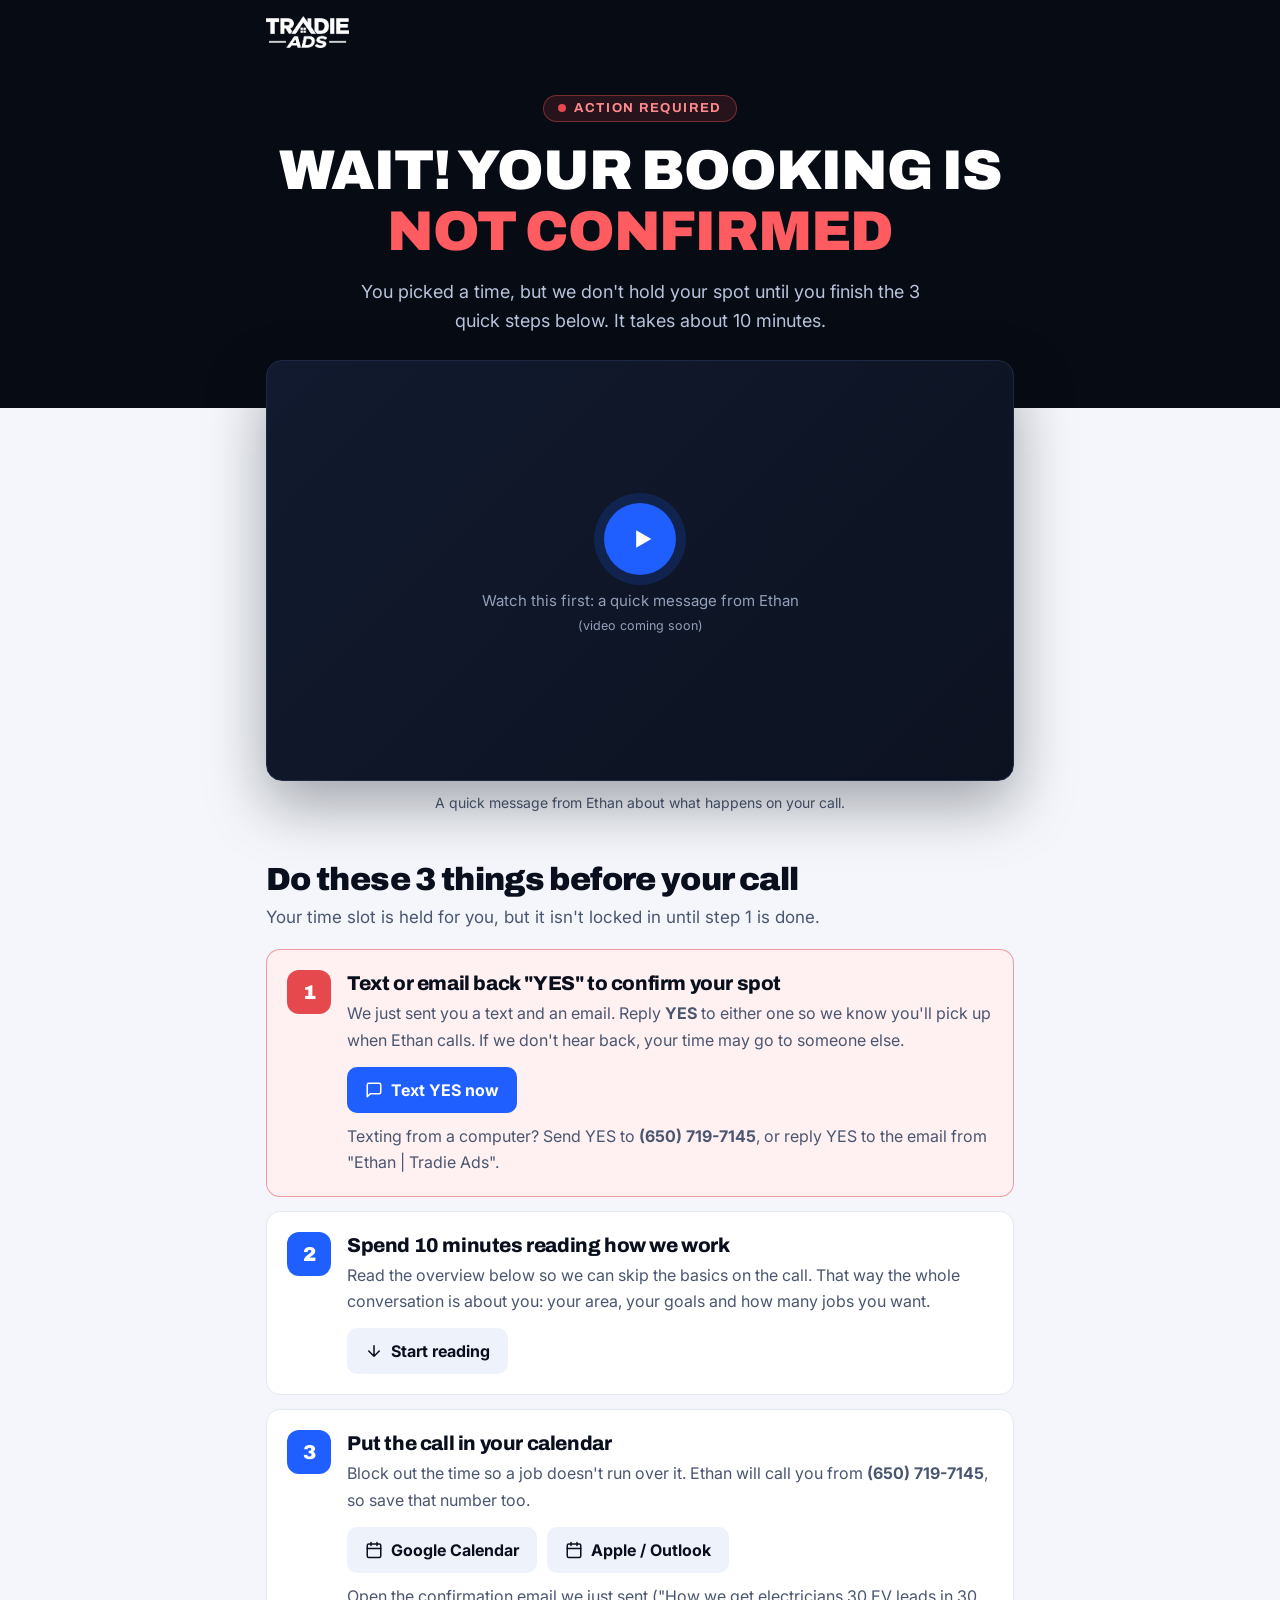
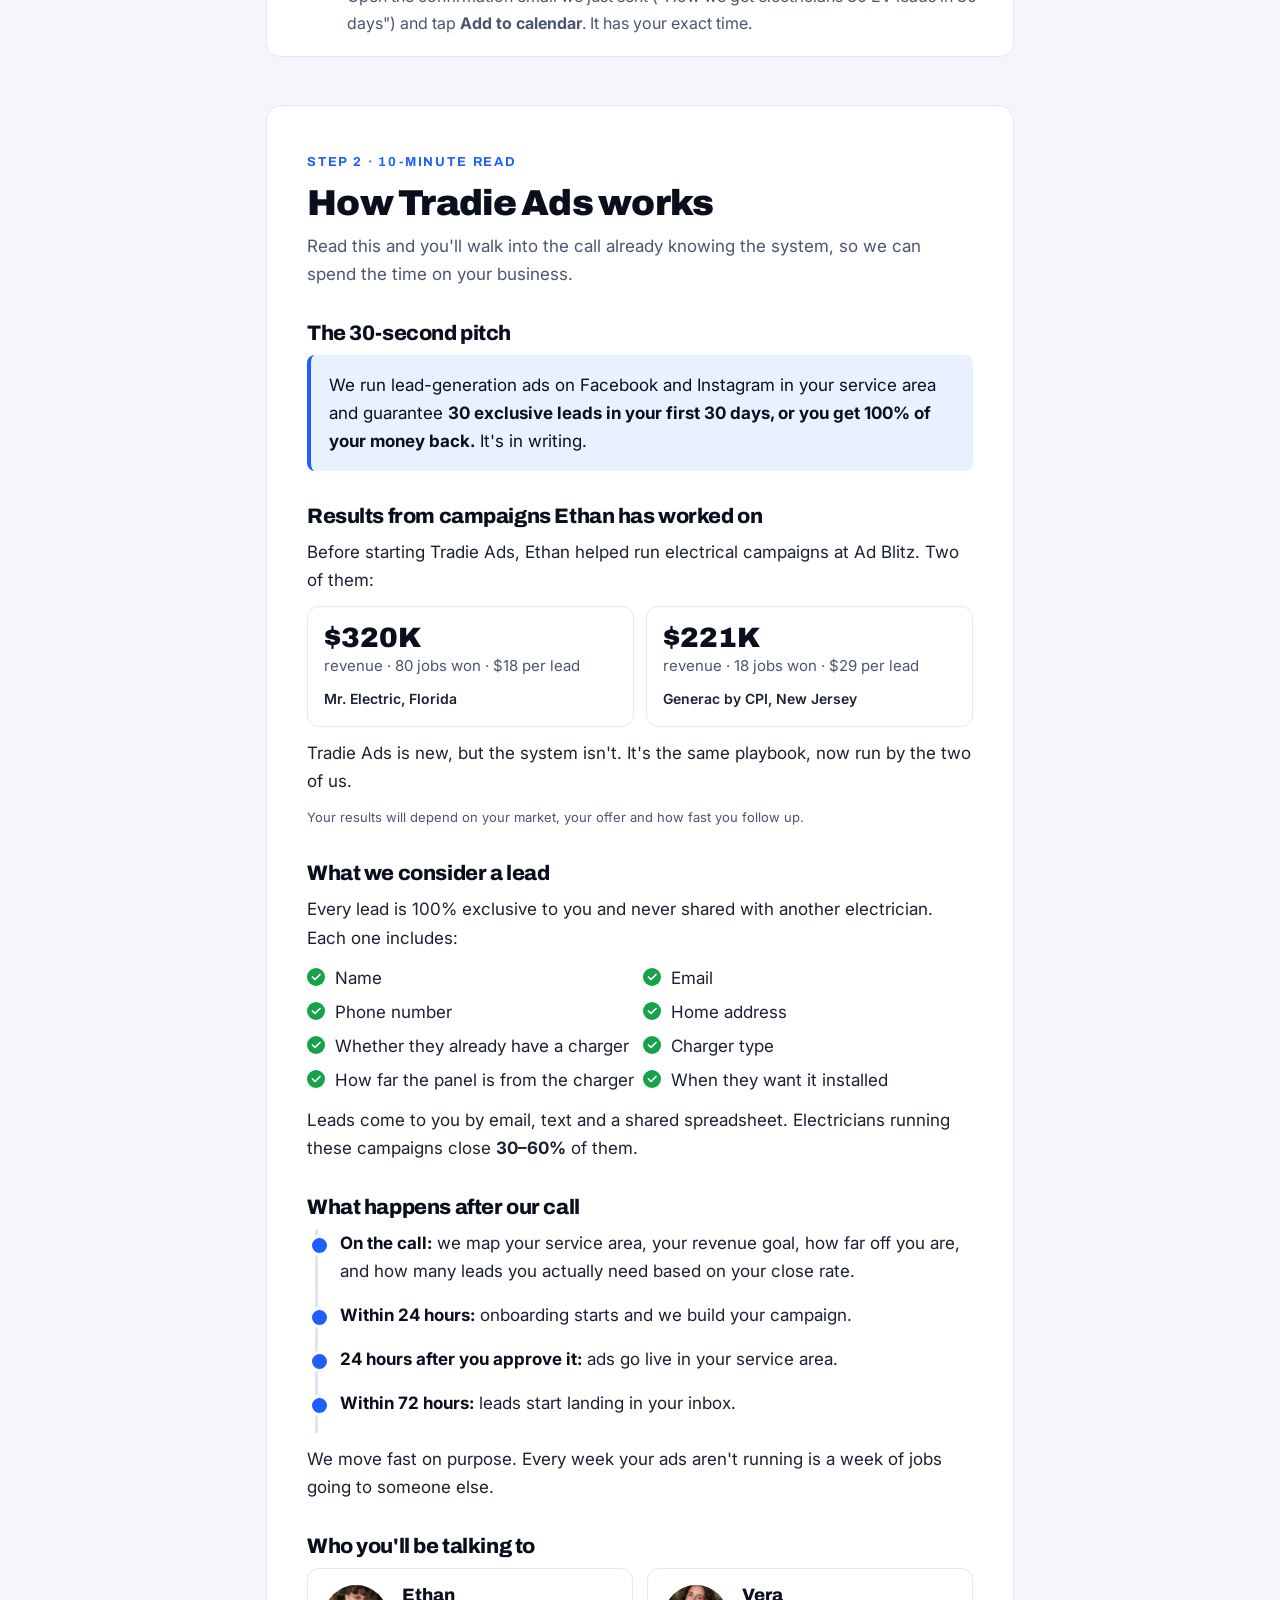
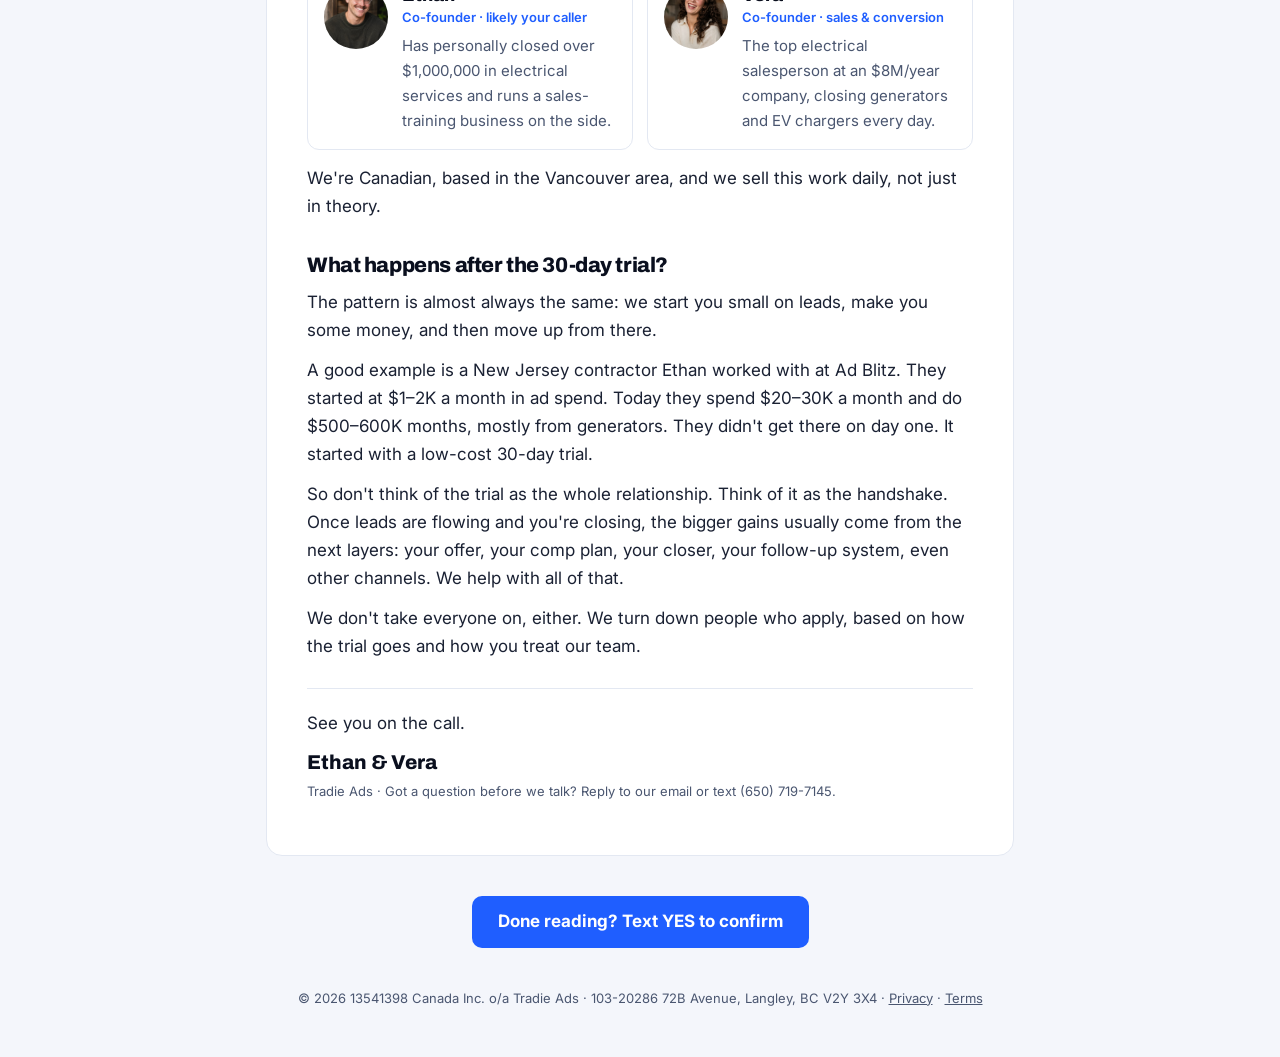
==== booked.html @ 9bb7d4a1 "Add /booked post-booking page (not linked, noindex) Co-Authored-By: Claude Opus 5.5 <noreply@anthrop" ====
<!doctype html>
<html lang="en">
<head>
<meta charset="utf-8">
<meta name="viewport" content="width=device-width, initial-scale=1, viewport-fit=cover">
<title>Your call isn't confirmed yet · Tradie Ads</title>
<meta name="robots" content="noindex, nofollow">
<link rel="icon" type="image/png" sizes="32x32" href="assets/favicon-32.png">
<link rel="apple-touch-icon" href="assets/apple-touch-icon.png">
<meta name="theme-color" content="#070b14">
<link rel="preconnect" href="https://fonts.googleapis.com">
<link rel="preconnect" href="https://fonts.gstatic.com" crossorigin>
<link href="https://fonts.googleapis.com/css2?family=Archivo:wght@700;800;900&family=Inter:wght@400;500;600&display=swap" rel="stylesheet">
<style>
  :root {
    --bg: #070b14; --panel: #111a2e; --line: #1e2a44;
    --blue: #1f5eff; --blue-hi: #4d82ff;
    --alert: #e5484d; --alert-bg: #fff1f1;
    --page: #f4f6fb; --card: #fff; --edge: #e3e8f2;
    --ink: #0a0f1e; --text: #1a2133; --muted: #4a5670;
    --ok: #16a34a;
  }
  * { box-sizing: border-box; margin: 0; padding: 0; }
  html { -webkit-text-size-adjust: 100%; text-size-adjust: 100%; scroll-behavior: smooth; }
  body { background: var(--page); color: var(--text); font: 400 17px/1.65 Inter, system-ui, -apple-system, "Segoe UI", sans-serif; -webkit-font-smoothing: antialiased; }
  img { max-width: 100%; display: block; }
  a { color: var(--blue); }
  h1, h2, h3 { font-family: Archivo, Inter, system-ui, sans-serif; color: var(--ink); letter-spacing: -.02em; line-height: 1.1; }
  .wrap { max-width: 780px; margin: 0 auto; padding: 0 16px; }

  .top { background: var(--bg); }
  .top .wrap { display: flex; align-items: center; height: 64px; }
  .top img { height: 32px; width: auto; }

  /* Alert hero */
  .hero { background: var(--bg); color: #eef2fb; padding: 28px 0 72px; text-align: center; }
  .badge { display: inline-flex; align-items: center; gap: 8px; background: rgba(229,72,77,.14); color: #ff8a8d; border: 1px solid rgba(229,72,77,.45); border-radius: 999px; padding: 6px 14px; font: 700 13px/1 Archivo, sans-serif; letter-spacing: .12em; text-transform: uppercase; }
  .badge::before { content: ""; width: 8px; height: 8px; border-radius: 50%; background: var(--alert); animation: pulse 1.4s ease-in-out infinite; }
  @keyframes pulse { 50% { opacity: .25; } }
  @media (prefers-reduced-motion: reduce) { .badge::before { animation: none; } }
  .hero h1 { color: #fff; font-weight: 900; font-size: clamp(32px, 8vw, 56px); margin: 18px 0 14px; text-transform: uppercase; }
  .hero h1 em { font-style: normal; color: #ff5c61; }
  .hero p { color: #b9c4dc; max-width: 560px; margin: 0 auto; font-size: 18px; }

  /* Video */
  .video { margin: -48px auto 0; position: relative; aspect-ratio: 16 / 9; border-radius: 16px; overflow: hidden; background: linear-gradient(135deg, #111a2e, #0c1220); border: 1px solid var(--line); box-shadow: 0 24px 60px rgba(7,11,20,.35); }
  .video iframe { position: absolute; inset: 0; width: 100%; height: 100%; border: 0; }
  .video .ph { position: absolute; inset: 0; display: grid; place-content: center; justify-items: center; gap: 14px; color: #93a0bb; font-size: 15px; text-align: center; padding: 16px; }
  .video .play { width: 72px; height: 72px; border-radius: 50%; background: var(--blue); display: grid; place-items: center; box-shadow: 0 0 0 10px rgba(31,94,255,.18); }
  .video .play svg { width: 28px; height: 28px; margin-left: 4px; fill: #fff; }
  .video-cap { text-align: center; color: var(--muted); font-size: 14px; margin-top: 10px; }

  /* Steps */
  .steps-head { margin: 48px 0 18px; }
  .steps-head h2 { font-size: clamp(24px, 5vw, 32px); font-weight: 900; }
  .steps-head p { color: var(--muted); margin-top: 6px; }
  .steps { list-style: none; display: grid; gap: 14px; }
  .step { background: var(--card); border: 1px solid var(--edge); border-radius: 14px; padding: 20px; display: grid; grid-template-columns: 44px 1fr; gap: 16px; }
  .num { width: 44px; height: 44px; border-radius: 12px; background: var(--blue); color: #fff; display: grid; place-items: center; font: 900 20px/1 Archivo, sans-serif; }
  .step h3 { font-size: 20px; font-weight: 800; margin: 2px 0 6px; }
  .step p { color: var(--muted); font-size: 16px; }
  .step .actions { display: flex; flex-wrap: wrap; gap: 10px; margin-top: 14px; }
  .btn { display: inline-flex; align-items: center; justify-content: center; gap: 8px; min-height: 46px; padding: 0 18px; border-radius: 10px; font: 700 16px/1 Inter, sans-serif; text-decoration: none; border: 0; cursor: pointer; }
  .btn-primary { background: var(--blue); color: #fff; }
  .btn-primary:hover { background: #1a50db; }
  .btn-ghost { background: #eef2fb; color: var(--ink); }
  .btn-ghost:hover { background: #e2e8f6; }
  .btn svg { width: 18px; height: 18px; flex: none; }
  .hint { font-size: 14px; color: var(--muted); margin-top: 10px; }
  .step.urgent { border-color: rgba(229,72,77,.5); background: var(--alert-bg); }
  .step.urgent .num { background: var(--alert); }

  /* Read section */
  .read { background: var(--card); border: 1px solid var(--edge); border-radius: 16px; padding: 28px 20px; margin: 48px 0 0; }
  @media (min-width: 640px) { .read { padding: 40px; } }
  .read .kicker { font: 700 13px/1 Archivo, sans-serif; letter-spacing: .14em; text-transform: uppercase; color: var(--blue); }
  .read > h2 { font-size: clamp(26px, 5.5vw, 36px); font-weight: 900; margin: 10px 0 8px; }
  .read .lede { color: var(--muted); }
  .read h3 { font-size: 21px; font-weight: 800; margin: 34px 0 10px; }
  .read p { margin-bottom: 12px; }
  .read ul { padding-left: 22px; margin-bottom: 12px; }
  .read li { margin-bottom: 6px; }
  .pitch { background: #e9f0ff; border-left: 4px solid var(--blue); border-radius: 8px; padding: 16px 18px; color: var(--ink); }
  .grid2 { display: grid; gap: 12px; grid-template-columns: 1fr; margin: 6px 0 12px; }
  @media (min-width: 600px) { .grid2 { grid-template-columns: 1fr 1fr; } }
  .result { border: 1px solid var(--edge); border-radius: 12px; padding: 16px; }
  .result b { display: block; font: 900 28px/1.1 Archivo, sans-serif; color: var(--ink); }
  .result span { display: block; color: var(--muted); font-size: 15px; }
  .result small { display: block; margin-top: 8px; font-weight: 600; color: var(--text); font-size: 14px; }
  .fine { font-size: 13px; color: var(--muted); }
  .checks { list-style: none; padding: 0 !important; display: grid; gap: 6px; grid-template-columns: 1fr; }
  @media (min-width: 600px) { .checks { grid-template-columns: 1fr 1fr; } }
  .checks li { display: flex; gap: 10px; align-items: flex-start; margin: 0; }
  .checks li::before { content: ""; flex: none; width: 18px; height: 18px; margin-top: 4px; border-radius: 50%; background: var(--ok) url("data:image/svg+xml,%3Csvg xmlns='http://www.w3.org/2000/svg' viewBox='0 0 24 24' fill='none' stroke='white' stroke-width='3.5' stroke-linecap='round' stroke-linejoin='round'%3E%3Cpath d='M5 12l5 5L20 7'/%3E%3C/svg%3E") center/12px no-repeat; }
  .timeline { list-style: none; padding: 0 !important; border-left: 3px solid #dfe6f5; margin-left: 8px; }
  .timeline li { position: relative; padding: 0 0 16px 22px; margin: 0; }
  .timeline li::before { content: ""; position: absolute; left: -9px; top: 6px; width: 15px; height: 15px; border-radius: 50%; background: var(--blue); border: 3px solid var(--card); }
  .timeline b { color: var(--ink); }
  .people { display: grid; gap: 14px; grid-template-columns: 1fr; margin-top: 6px; }
  @media (min-width: 600px) { .people { grid-template-columns: 1fr 1fr; } }
  .person { display: flex; gap: 14px; align-items: flex-start; border: 1px solid var(--edge); border-radius: 12px; padding: 16px; }
  .person img { width: 64px; height: 64px; border-radius: 50%; object-fit: cover; flex: none; }
  .person h4 { font: 800 18px/1.2 Archivo, sans-serif; color: var(--ink); }
  .person .role { font-size: 13px; color: var(--blue); font-weight: 600; margin-bottom: 6px; }
  .person p { font-size: 15px; color: var(--muted); margin: 0; }
  .signoff { margin-top: 28px; padding-top: 20px; border-top: 1px solid var(--edge); }
  .signoff b { font: 800 20px/1.2 Archivo, sans-serif; color: var(--ink); }

  .done { text-align: center; margin: 40px 0 0; }
  .done .btn { min-height: 52px; padding: 0 26px; font-size: 17px; }

  .foot { padding: 40px 0 48px; text-align: center; font-size: 13px; color: var(--muted); }
  .foot a { color: var(--muted); }
</style>
</head>
<body>

<header class="top"><div class="wrap"><img src="assets/logo-white.png" alt="Tradie Ads"></div></header>

<section class="hero">
  <div class="wrap">
    <span class="badge">Action required</span>
    <h1>Wait! Your booking is <em>not confirmed</em></h1>
    <p><span data-first-name></span><span data-you>You</span> picked a time, but we don't hold your spot until you finish the 3 quick steps below. It takes about 10 minutes.</p>
  </div>
</section>

<main class="wrap">

  <!-- VIDEO: paste a YouTube/Loom embed URL into data-src (e.g. https://www.youtube.com/embed/VIDEO_ID or https://www.loom.com/embed/VIDEO_ID) -->
  <div class="video" data-src="">
    <div class="ph">
      <div class="play"><svg viewBox="0 0 24 24" aria-hidden="true"><path d="M7 4.5v15l13-7.5z"/></svg></div>
      <div>Watch this first: a quick message from Ethan<br><small>(video coming soon)</small></div>
    </div>
  </div>
  <p class="video-cap">A quick message from Ethan about what happens on your call.</p>

  <div class="steps-head">
    <h2>Do these 3 things before your call</h2>
    <p>Your time slot is held for you, but it isn't locked in until step 1 is done.</p>
  </div>

  <ol class="steps">
    <li class="step urgent">
      <div class="num">1</div>
      <div>
        <h3>Text or email back "YES" to confirm your spot</h3>
        <p>We just sent you a text and an email. Reply <strong>YES</strong> to either one so we know you'll pick up when Ethan calls. If we don't hear back, your time may go to someone else.</p>
        <div class="actions">
          <a class="btn btn-primary" href="sms:+16507197145?&amp;body=YES">
            <svg viewBox="0 0 24 24" fill="none" stroke="currentColor" stroke-width="2" stroke-linecap="round" stroke-linejoin="round" aria-hidden="true"><path d="M21 15a2 2 0 0 1-2 2H7l-4 4V5a2 2 0 0 1 2-2h14a2 2 0 0 1 2 2z"/></svg>
            Text YES now
          </a>
        </div>
        <p class="hint">Texting from a computer? Send YES to <strong>(650) 719-7145</strong>, or reply YES to the email from "Ethan | Tradie Ads".</p>
      </div>
    </li>

    <li class="step">
      <div class="num">2</div>
      <div>
        <h3>Spend 10 minutes reading how we work</h3>
        <p>Read the overview below so we can skip the basics on the call. That way the whole conversation is about you: your area, your goals and how many jobs you want.</p>
        <div class="actions">
          <a class="btn btn-ghost" href="#read">
            <svg viewBox="0 0 24 24" fill="none" stroke="currentColor" stroke-width="2" stroke-linecap="round" stroke-linejoin="round" aria-hidden="true"><path d="M12 5v14M5 12l7 7 7-7"/></svg>
            Start reading
          </a>
        </div>
      </div>
    </li>

    <li class="step">
      <div class="num">3</div>
      <div>
        <h3>Put the call in your calendar</h3>
        <p>Block out the time so a job doesn't run over it. Ethan will call you from <strong>(650) 719-7145</strong>, so save that number too.</p>
        <div class="actions" data-cal-buttons hidden>
          <a class="btn btn-ghost" data-cal="google" href="#" target="_blank" rel="noopener">
            <svg viewBox="0 0 24 24" fill="none" stroke="currentColor" stroke-width="2" stroke-linecap="round" stroke-linejoin="round" aria-hidden="true"><rect x="3" y="4" width="18" height="18" rx="2"/><path d="M16 2v4M8 2v4M3 10h18"/></svg>
            Google Calendar
          </a>
          <a class="btn btn-ghost" data-cal="ics" href="#" download="tradie-ads-call.ics">
            <svg viewBox="0 0 24 24" fill="none" stroke="currentColor" stroke-width="2" stroke-linecap="round" stroke-linejoin="round" aria-hidden="true"><rect x="3" y="4" width="18" height="18" rx="2"/><path d="M16 2v4M8 2v4M3 10h18"/></svg>
            Apple / Outlook
          </a>
        </div>
        <p class="hint" data-cal-fallback>Open the confirmation email we just sent ("How we get electricians 30 EV leads in 30 days") and tap <strong>Add to calendar</strong>. It has your exact time.</p>
      </div>
    </li>
  </ol>

  <!-- ===== Step 2 reading ===== -->
  <article class="read" id="read">
    <span class="kicker">Step 2 · 10-minute read</span>
    <h2>How Tradie Ads works</h2>
    <p class="lede">Read this and you'll walk into the call already knowing the system, so we can spend the time on your business.</p>

    <h3>The 30-second pitch</h3>
    <p class="pitch">We run lead-generation ads on Facebook and Instagram in your service area and guarantee <strong>30 exclusive leads in your first 30 days, or you get 100% of your money back.</strong> It's in writing.</p>

    <h3>Results from campaigns Ethan has worked on</h3>
    <p>Before starting Tradie Ads, Ethan helped run electrical campaigns at Ad Blitz. Two of them:</p>
    <div class="grid2">
      <div class="result"><b>$320K</b><span>revenue · 80 jobs won · $18 per lead</span><small>Mr. Electric, Florida</small></div>
      <div class="result"><b>$221K</b><span>revenue · 18 jobs won · $29 per lead</span><small>Generac by CPI, New Jersey</small></div>
    </div>
    <p>Tradie Ads is new, but the system isn't. It's the same playbook, now run by the two of us.</p>
    <p class="fine">Your results will depend on your market, your offer and how fast you follow up.</p>

    <h3>What we consider a lead</h3>
    <p>Every lead is 100% exclusive to you and never shared with another electrician. Each one includes:</p>
    <ul class="checks">
      <li>Name</li>
      <li>Email</li>
      <li>Phone number</li>
      <li>Home address</li>
      <li>Whether they already have a charger</li>
      <li>Charger type</li>
      <li>How far the panel is from the charger</li>
      <li>When they want it installed</li>
    </ul>
    <p>Leads come to you by email, text and a shared spreadsheet. Electricians running these campaigns close <strong>30–60%</strong> of them.</p>

    <h3>What happens after our call</h3>
    <ul class="timeline">
      <li><b>On the call:</b> we map your service area, your revenue goal, how far off you are, and how many leads you actually need based on your close rate.</li>
      <li><b>Within 24 hours:</b> onboarding starts and we build your campaign.</li>
      <li><b>24 hours after you approve it:</b> ads go live in your service area.</li>
      <li><b>Within 72 hours:</b> leads start landing in your inbox.</li>
    </ul>
    <p>We move fast on purpose. Every week your ads aren't running is a week of jobs going to someone else.</p>

    <h3>Who you'll be talking to</h3>
    <div class="people">
      <div class="person">
        <img src="assets/ethan.jpg" alt="Ethan">
        <div>
          <h4>Ethan</h4>
          <div class="role">Co-founder · likely your caller</div>
          <p>Has personally closed over $1,000,000 in electrical services and runs a sales-training business on the side.</p>
        </div>
      </div>
      <div class="person">
        <img src="assets/vera.jpg" alt="Vera">
        <div>
          <h4>Vera</h4>
          <div class="role">Co-founder · sales &amp; conversion</div>
          <p>The top electrical salesperson at an $8M/year company, closing generators and EV chargers every day.</p>
        </div>
      </div>
    </div>
    <p style="margin-top:14px">We're Canadian, based in the Vancouver area, and we sell this work daily, not just in theory.</p>

    <h3>What happens after the 30-day trial?</h3>
    <p>The pattern is almost always the same: we start you small on leads, make you some money, and then move up from there.</p>
    <p>A good example is a New Jersey contractor Ethan worked with at Ad Blitz. They started at $1–2K a month in ad spend. Today they spend $20–30K a month and do $500–600K months, mostly from generators. They didn't get there on day one. It started with a low-cost 30-day trial.</p>
    <p>So don't think of the trial as the whole relationship. Think of it as the handshake. Once leads are flowing and you're closing, the bigger gains usually come from the next layers: your offer, your comp plan, your closer, your follow-up system, even other channels. We help with all of that.</p>
    <p>We don't take everyone on, either. We turn down people who apply, based on how the trial goes and how you treat our team.</p>

    <div class="signoff">
      <p>See you on the call.</p>
      <b>Ethan &amp; Vera</b>
      <p class="fine" style="margin-top:4px">Tradie Ads · Got a question before we talk? Reply to our email or text (650) 719-7145.</p>
    </div>
  </article>

  <div class="done">
    <a class="btn btn-primary" href="sms:+16507197145?&amp;body=YES">Done reading? Text YES to confirm</a>
  </div>
</main>

<footer class="foot">
  <div class="wrap">
    © <span data-yr>2026</span> 13541398 Canada Inc. o/a Tradie Ads · 103-20286 72B Avenue, Langley, BC V2Y 3X4 ·
    <a href="privacy.html">Privacy</a> · <a href="terms.html">Terms</a>
  </div>
</footer>

<script>
(function () {
  var q = new URLSearchParams(location.search);
  function pick(keys) { for (var i = 0; i < keys.length; i++) { var v = q.get(keys[i]); if (v) return v; } return ""; }

  // Personalise the hero if the booking redirect passes a first name.
  var first = pick(["first_name", "firstName", "contact_first_name", "name"]).split(" ")[0];
  if (first && /^[\p{L}' -]{1,30}$/u.test(first)) {
    document.querySelector("[data-first-name]").textContent = first + ", ";
    document.querySelector("[data-you]").textContent = "you";
  }

  // Video: set data-src on .video to a YouTube/Loom embed URL.
  var v = document.querySelector(".video"), src = v && v.getAttribute("data-src");
  if (src && /^https:\/\/(www\.)?(youtube\.com|youtube-nocookie\.com|player\.vimeo\.com|www\.loom\.com)\//.test(src)) {
    var f = document.createElement("iframe");
    f.src = src; f.title = "A message from Ethan"; f.allow = "autoplay; fullscreen; picture-in-picture"; f.allowFullscreen = true;
    v.innerHTML = ""; v.appendChild(f);
  }

  // Add-to-calendar: only shown if the booking redirect passes a start time.
  var startRaw = pick(["appointment_start_time", "start_time", "startTime", "start", "selected_slot", "slot"]);
  var start = startRaw ? new Date(/^\d+$/.test(startRaw) ? Number(startRaw) : startRaw) : null;
  if (start && !isNaN(start) && start > Date.now() - 864e5) {
    var end = new Date(start.getTime() + 30 * 60000);
    var fmt = function (d) { return d.toISOString().replace(/[-:]/g, "").replace(/\.\d{3}/, ""); };
    var title = "Tradie Ads call with Ethan";
    var details = "Ethan from Tradie Ads will call you from (650) 719-7145. Before the call, read: https://tradie-ads.com/booked#read";
    var g = "https://calendar.google.com/calendar/render?action=TEMPLATE&text=" + encodeURIComponent(title) +
      "&dates=" + fmt(start) + "/" + fmt(end) + "&details=" + encodeURIComponent(details) + "&location=" + encodeURIComponent("Phone call");
    var ics = ["BEGIN:VCALENDAR", "VERSION:2.0", "PRODID:-//Tradie Ads//Booking//EN", "BEGIN:VEVENT",
      "UID:" + fmt(start) + "@tradie-ads.com", "DTSTAMP:" + fmt(new Date()), "DTSTART:" + fmt(start), "DTEND:" + fmt(end),
      "SUMMARY:" + title, "DESCRIPTION:" + details, "LOCATION:Phone call",
      "BEGIN:VALARM", "TRIGGER:-PT30M", "ACTION:DISPLAY", "DESCRIPTION:" + title, "END:VALARM",
      "END:VEVENT", "END:VCALENDAR"].join("\r\n");
    document.querySelector('[data-cal="google"]').href = g;
    document.querySelector('[data-cal="ics"]').href = "data:text/calendar;charset=utf-8," + encodeURIComponent(ics);
    document.querySelector("[data-cal-buttons]").hidden = false;
    document.querySelector("[data-cal-fallback]").textContent = "Or use the Add to calendar link in the confirmation email we just sent.";
  }

  document.querySelector("[data-yr]").textContent = new Date().getFullYear();
})();
</script>
</body>
</html>
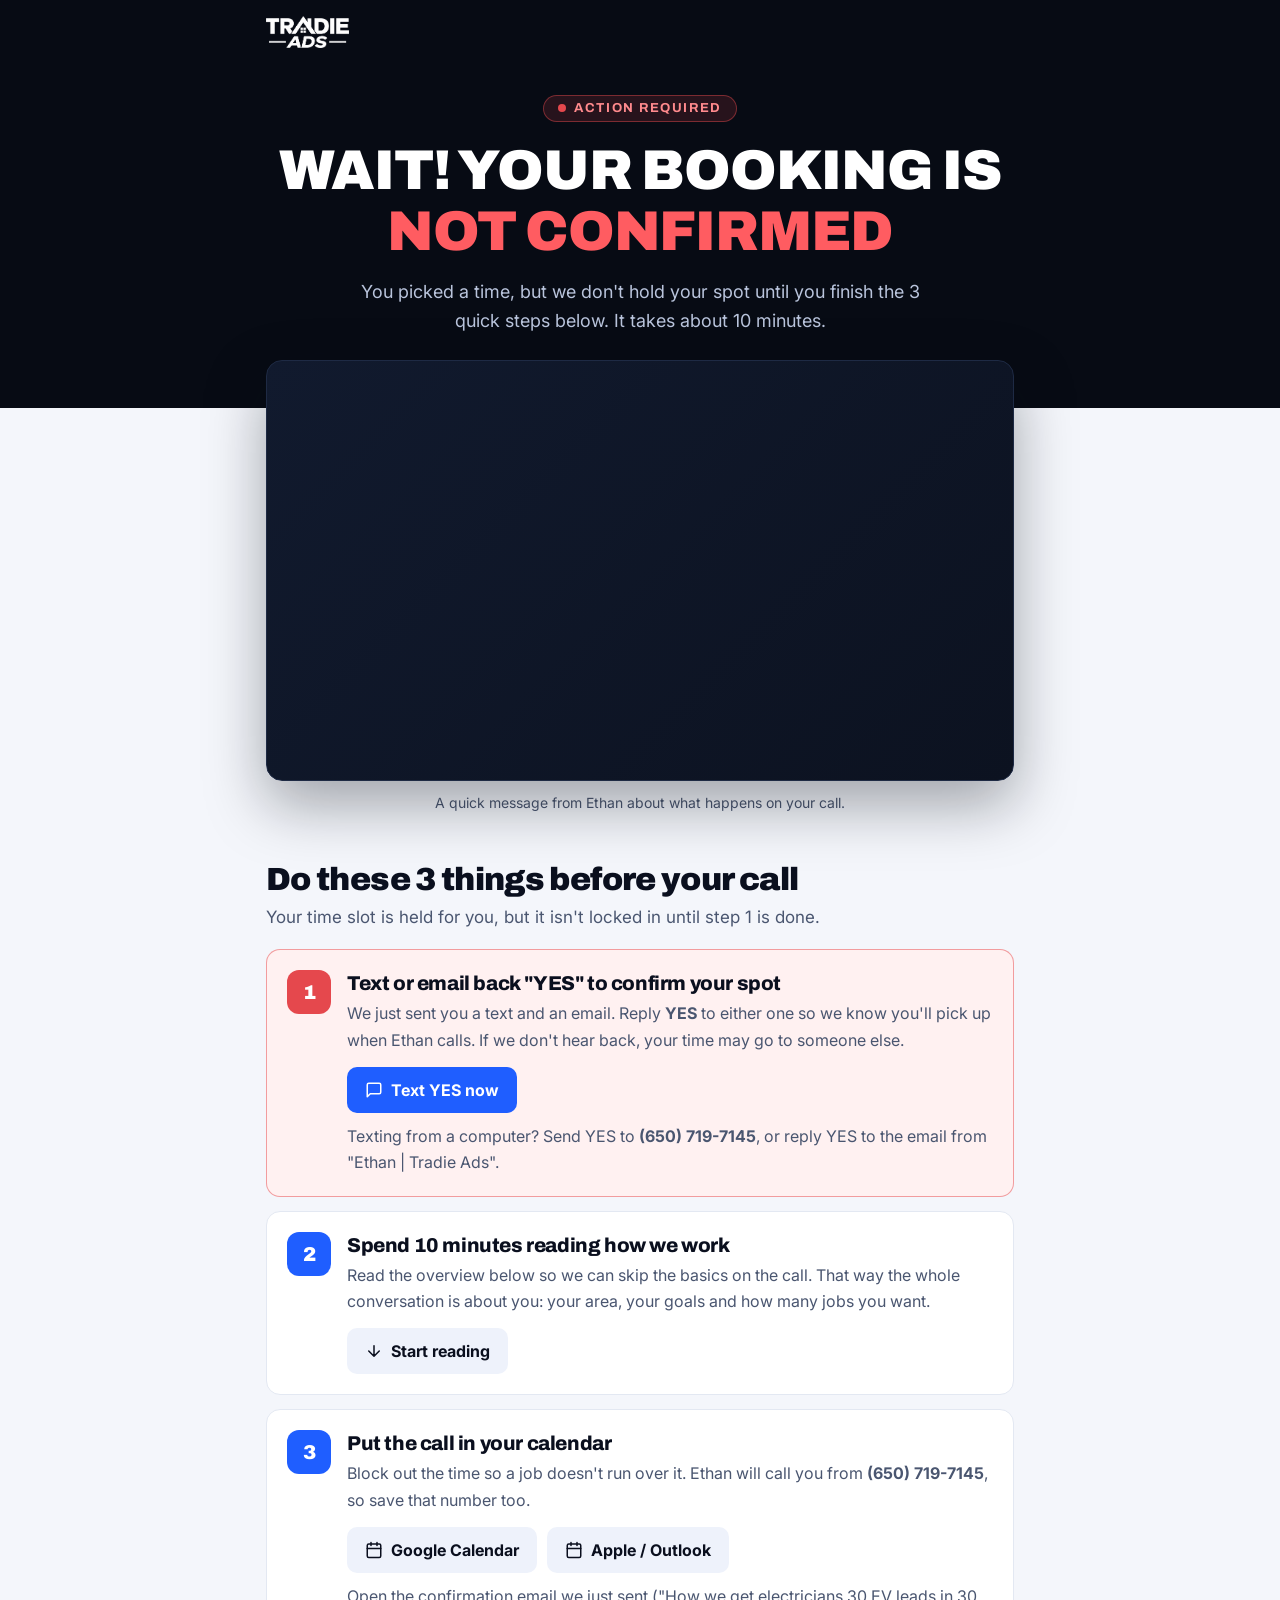
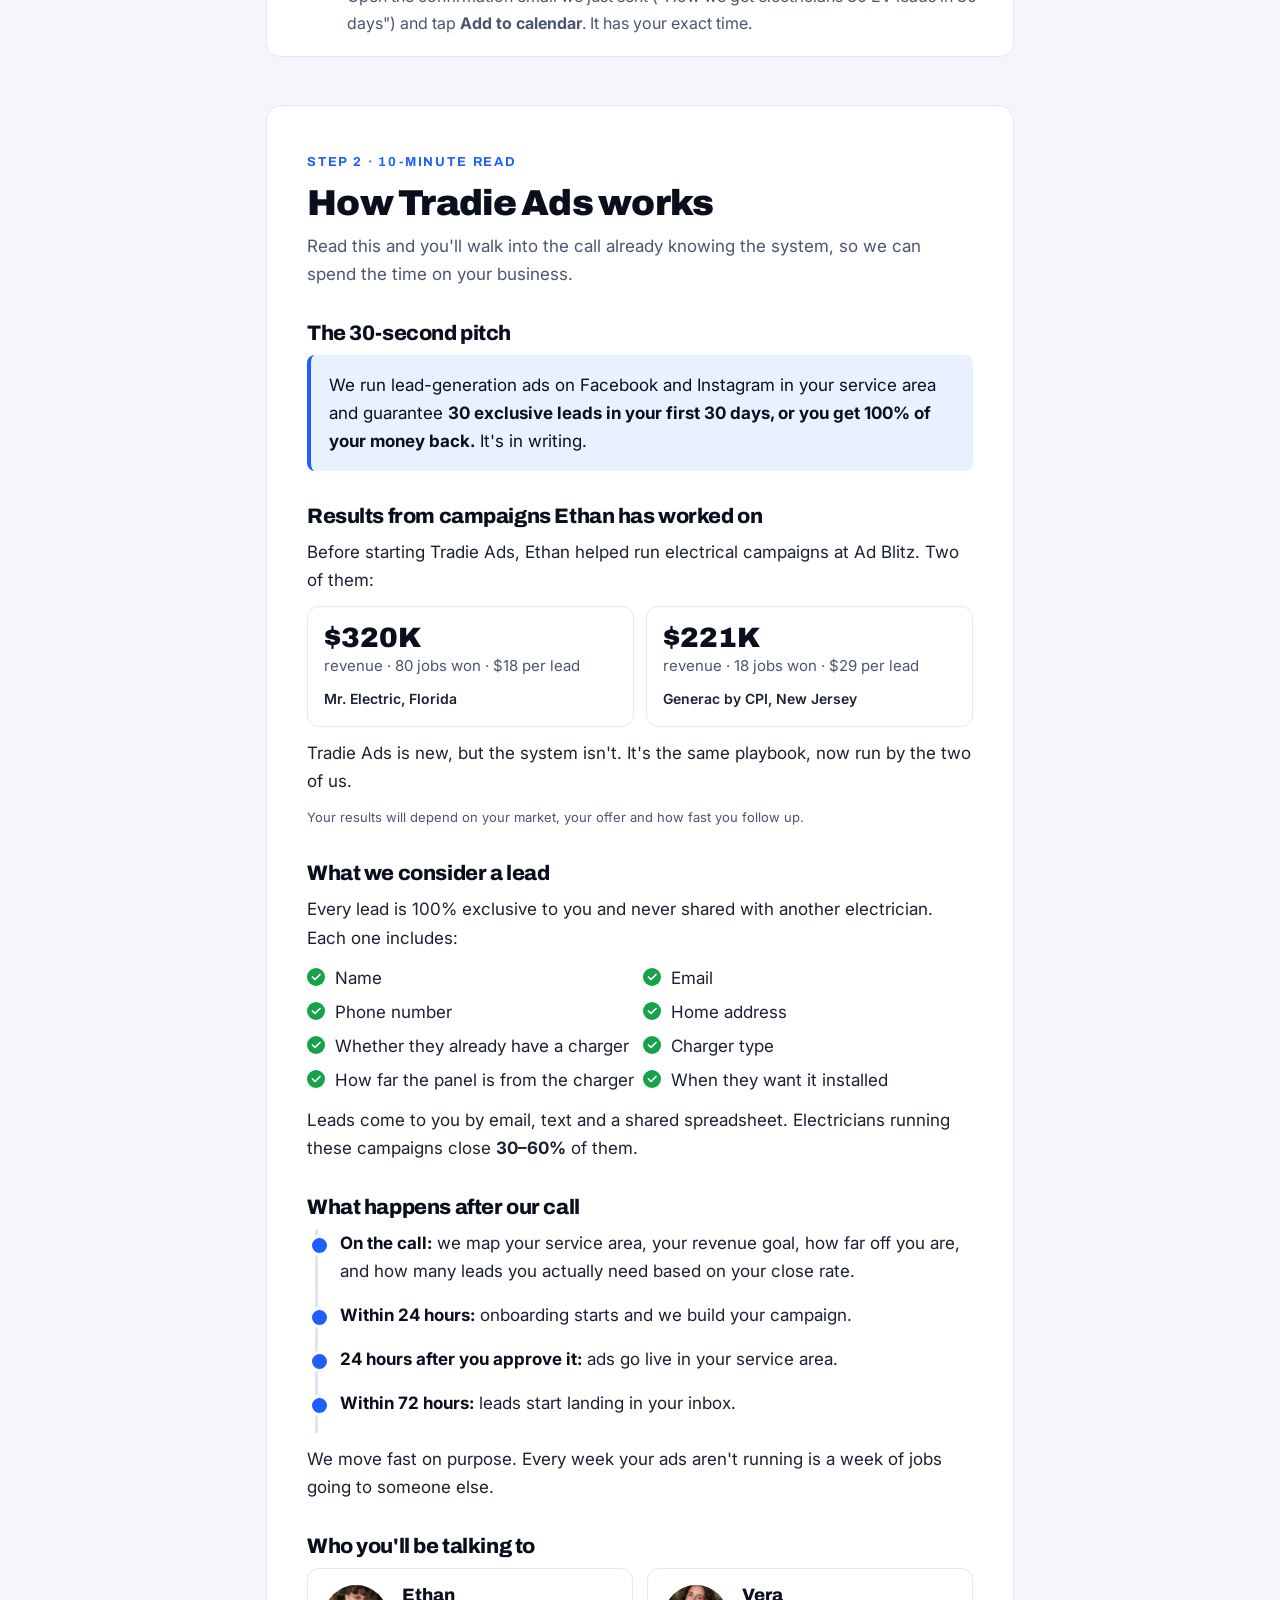
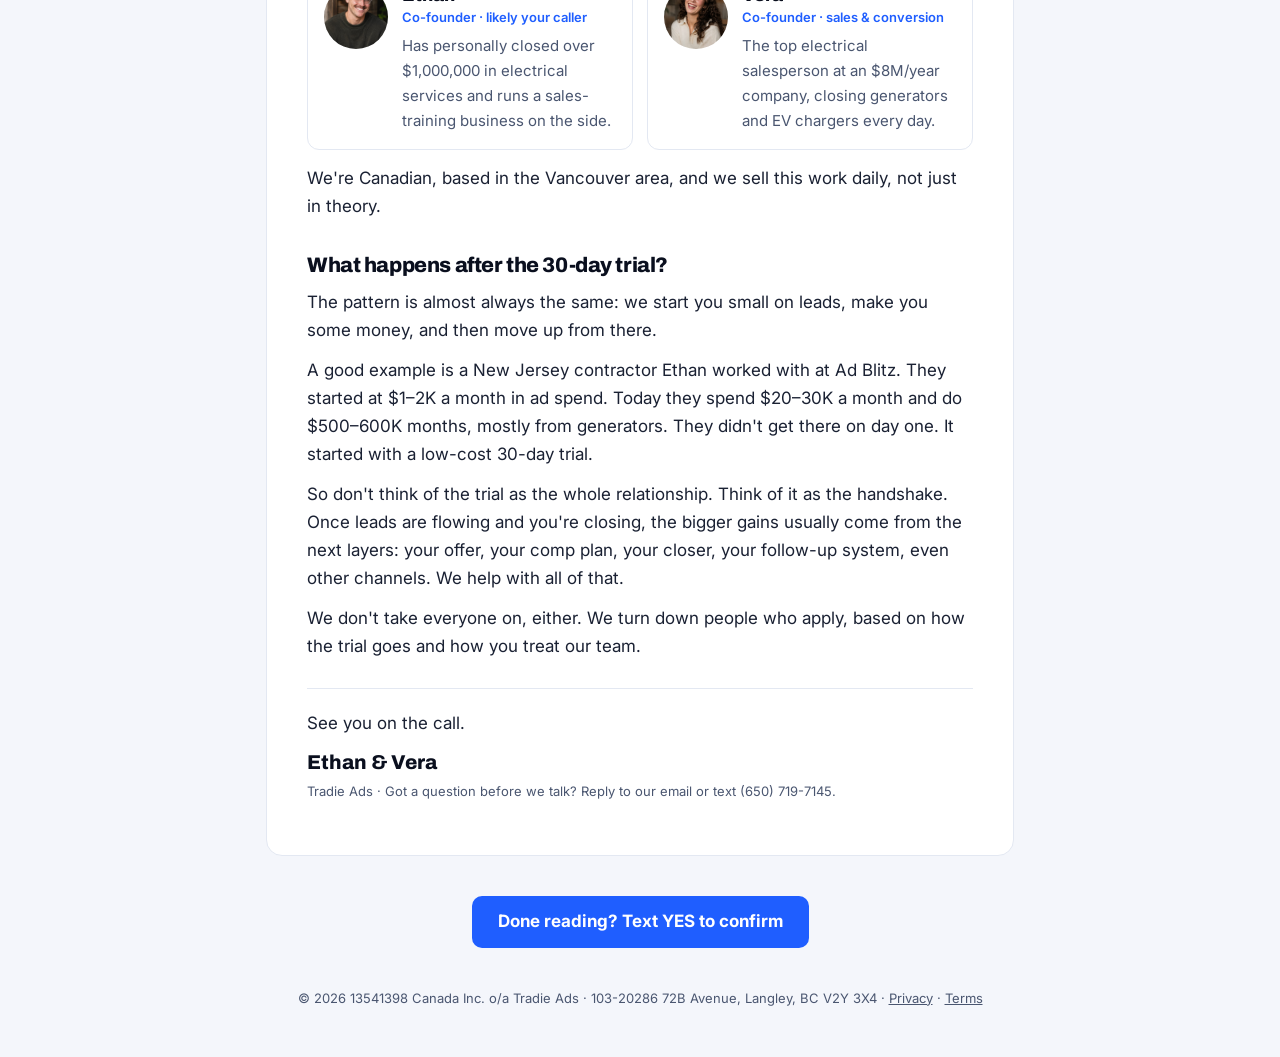
==== commit 5c3b963e: "Booked page: embed Loom welcome video Co-Authored-By: Claude Opus 5.5 <noreply@anthropic.com>" ====
--- a/booked.html
+++ b/booked.html
@@ -128,7 +128,7 @@
 <main class="wrap">
 
   <!-- VIDEO: paste a YouTube/Loom embed URL into data-src (e.g. https://www.youtube.com/embed/VIDEO_ID or https://www.loom.com/embed/VIDEO_ID) -->
-  <div class="video" data-src="">
+  <div class="video" data-src="https://www.loom.com/embed/4d64f6ef987742cab0a466f12b461ea6">
     <div class="ph">
       <div class="play"><svg viewBox="0 0 24 24" aria-hidden="true"><path d="M7 4.5v15l13-7.5z"/></svg></div>
       <div>Watch this first: a quick message from Ethan<br><small>(video coming soon)</small></div>
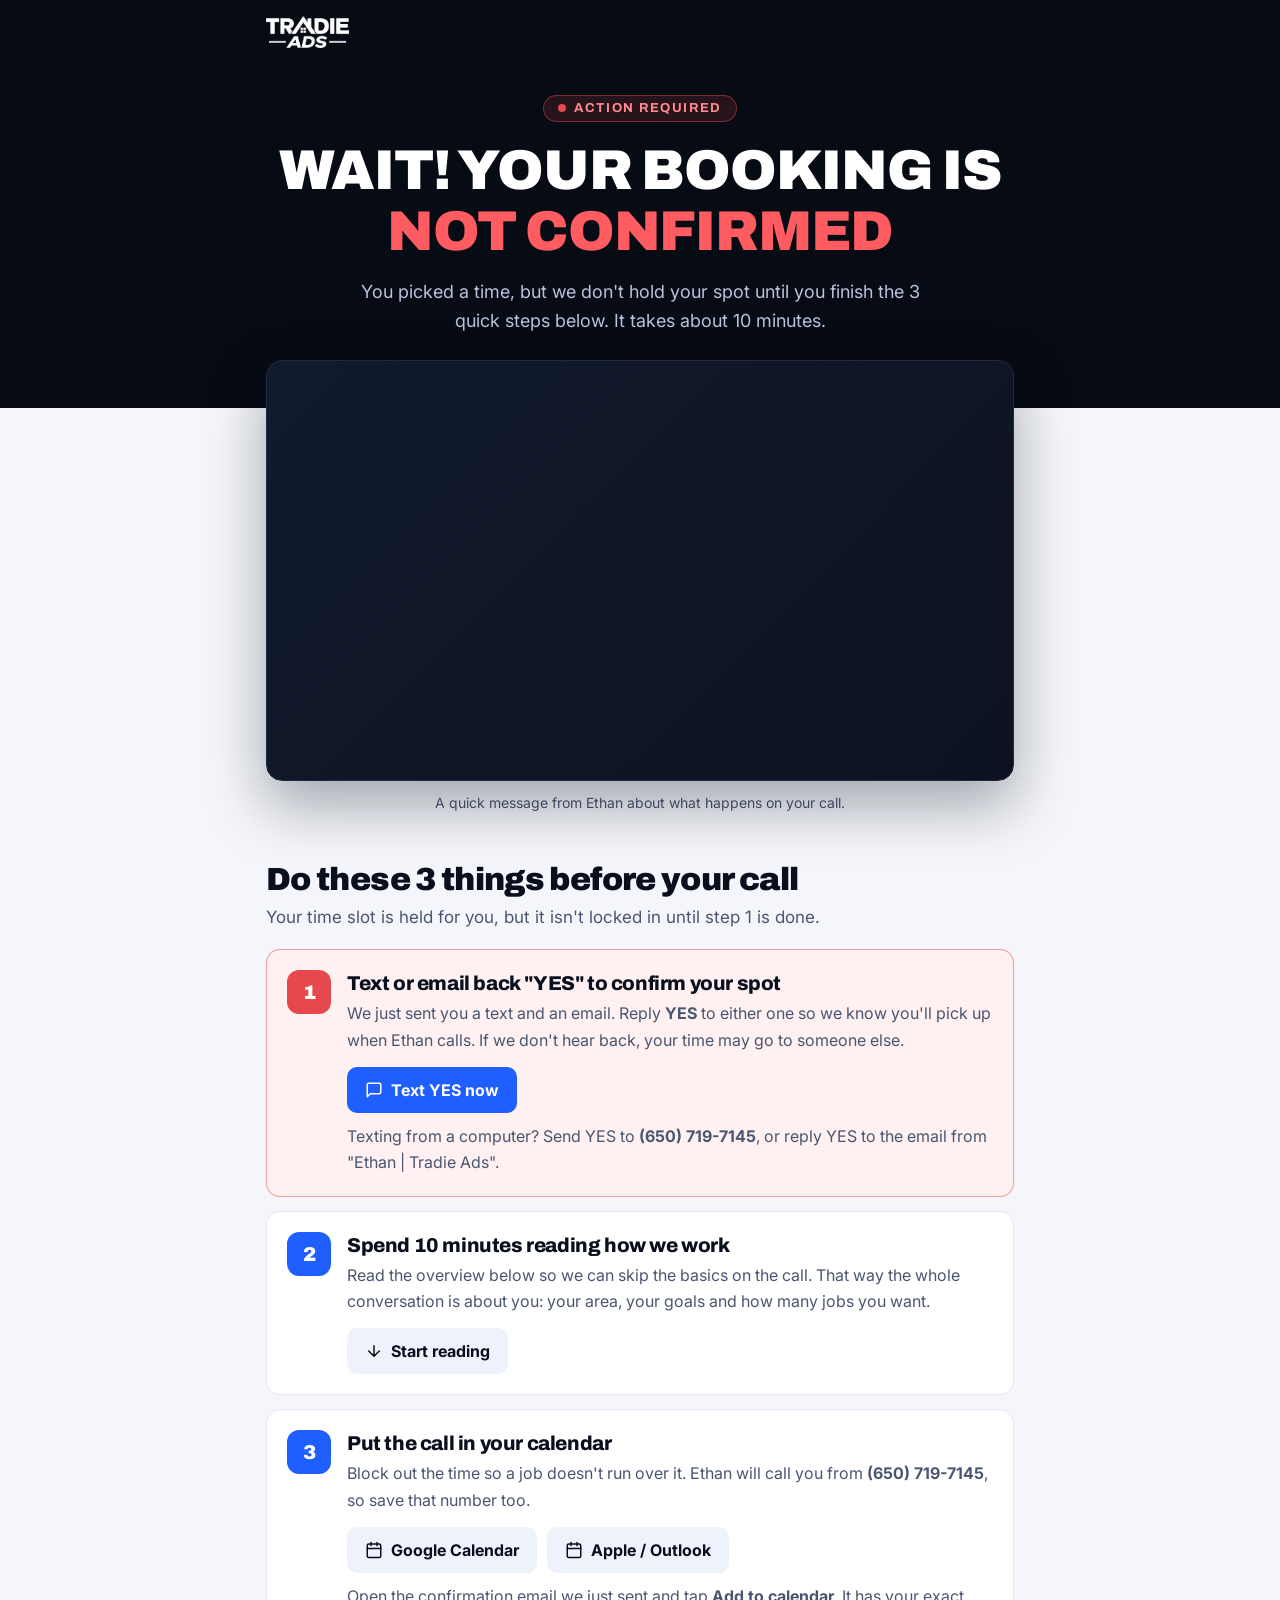
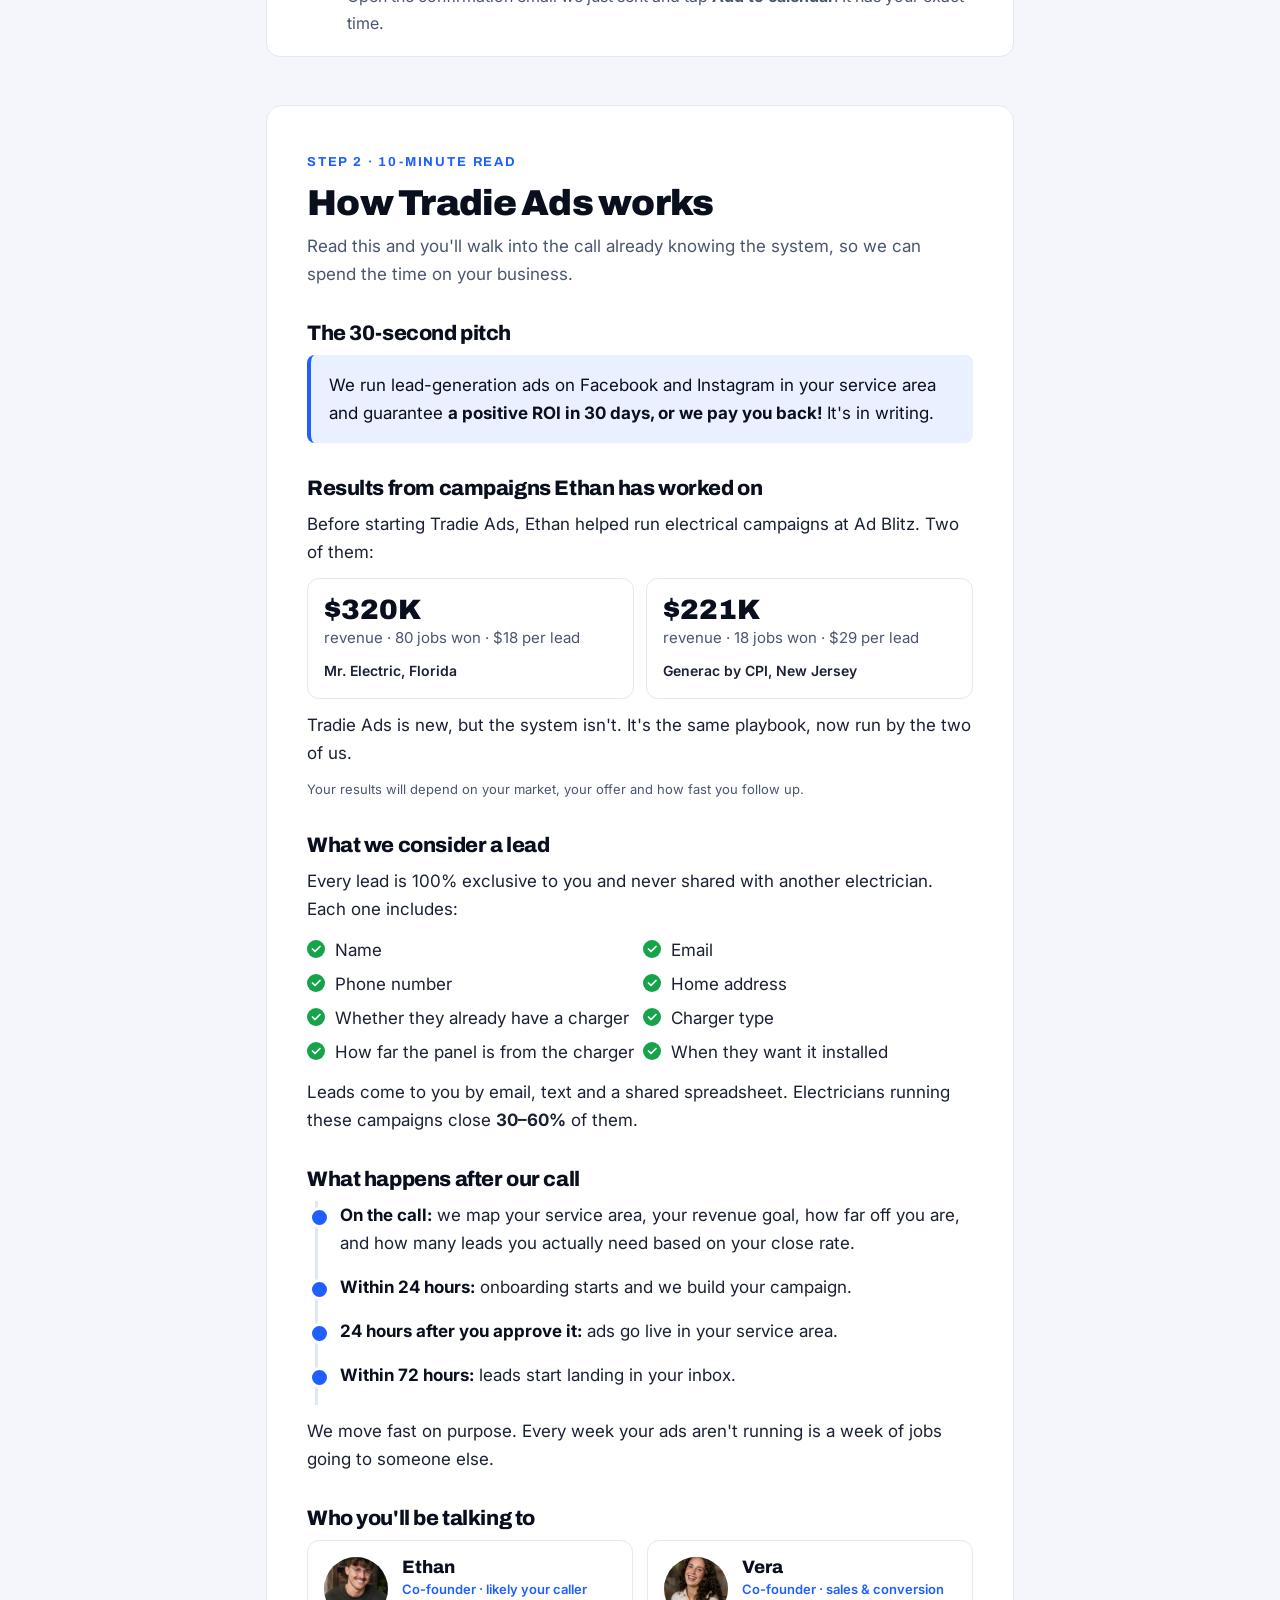
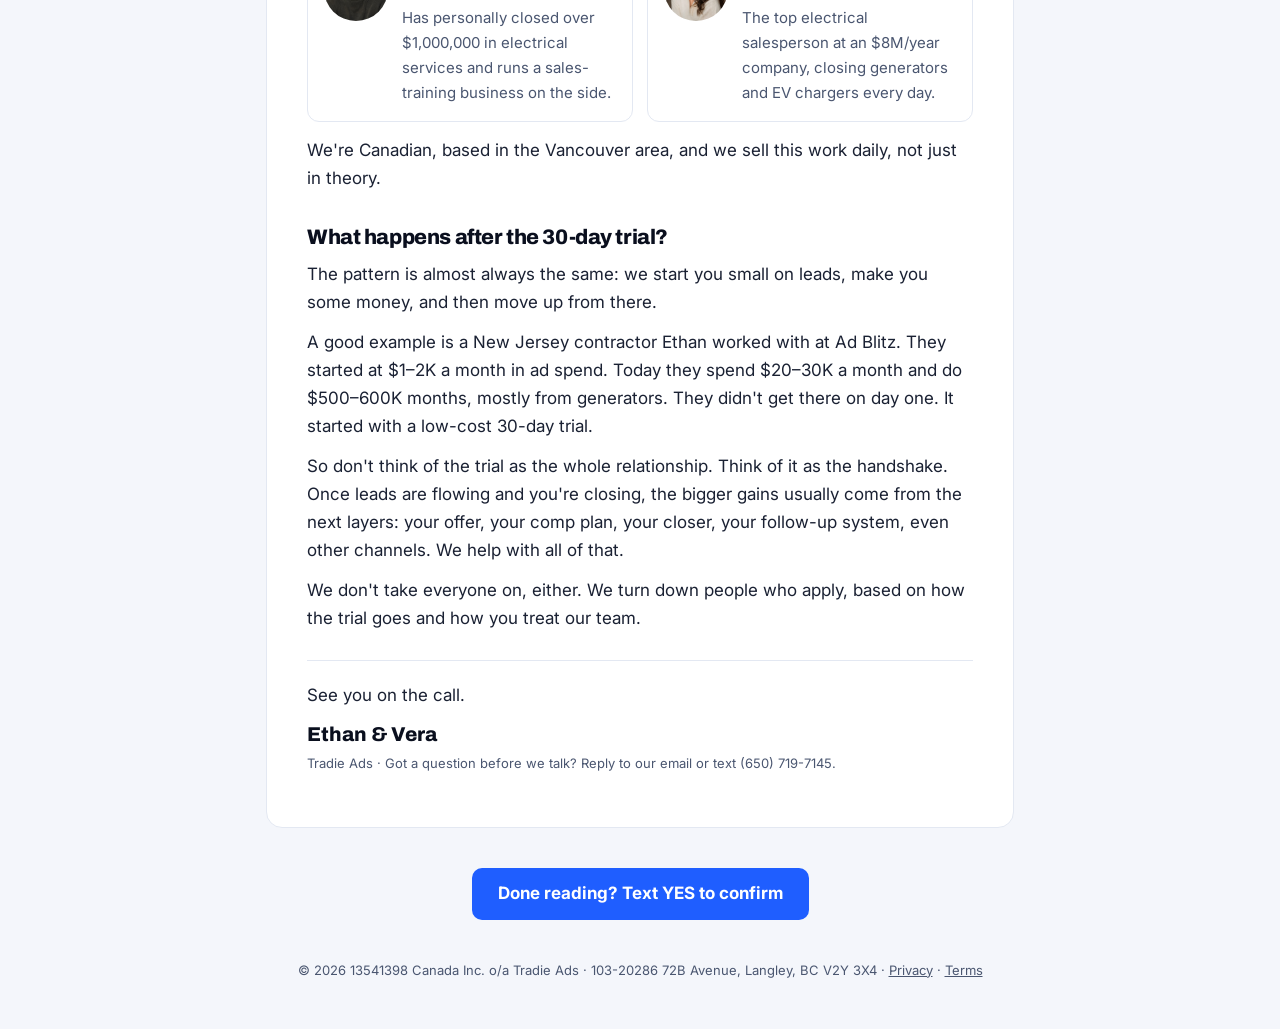
==== commit 94b19cc2: "Change offer to 'Positive ROI in 30 days or we pay you back!' Co-Authored-By: Claude Opus 5.5 <norep" ====
--- a/booked.html
+++ b/booked.html
@@ -186,7 +186,7 @@
             Apple / Outlook
           </a>
         </div>
-        <p class="hint" data-cal-fallback>Open the confirmation email we just sent ("How we get electricians 30 EV leads in 30 days") and tap <strong>Add to calendar</strong>. It has your exact time.</p>
+        <p class="hint" data-cal-fallback>Open the confirmation email we just sent and tap <strong>Add to calendar</strong>. It has your exact time.</p>
       </div>
     </li>
   </ol>
@@ -198,7 +198,7 @@
     <p class="lede">Read this and you'll walk into the call already knowing the system, so we can spend the time on your business.</p>
 
     <h3>The 30-second pitch</h3>
-    <p class="pitch">We run lead-generation ads on Facebook and Instagram in your service area and guarantee <strong>30 exclusive leads in your first 30 days, or you get 100% of your money back.</strong> It's in writing.</p>
+    <p class="pitch">We run lead-generation ads on Facebook and Instagram in your service area and guarantee <strong>a positive ROI in 30 days, or we pay you back!</strong> It's in writing.</p>
 
     <h3>Results from campaigns Ethan has worked on</h3>
     <p>Before starting Tradie Ads, Ethan helped run electrical campaigns at Ad Blitz. Two of them:</p>
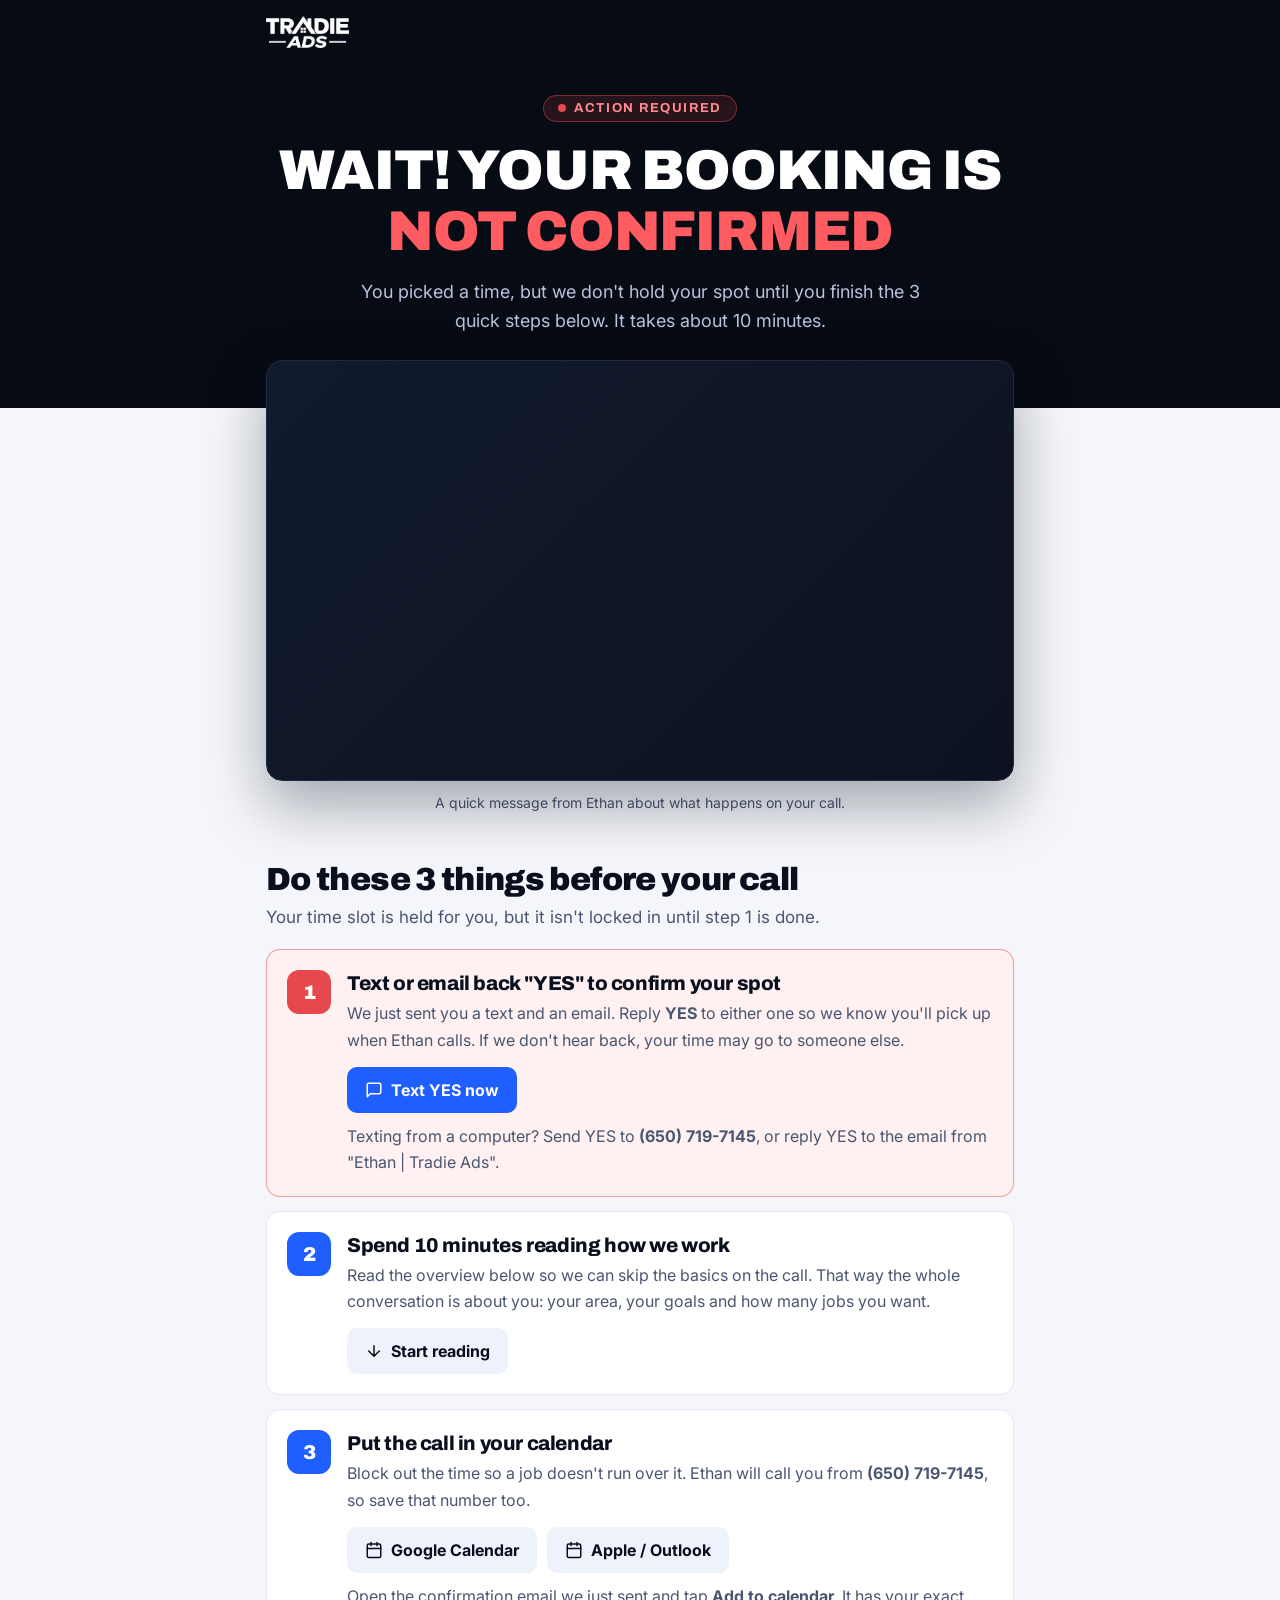
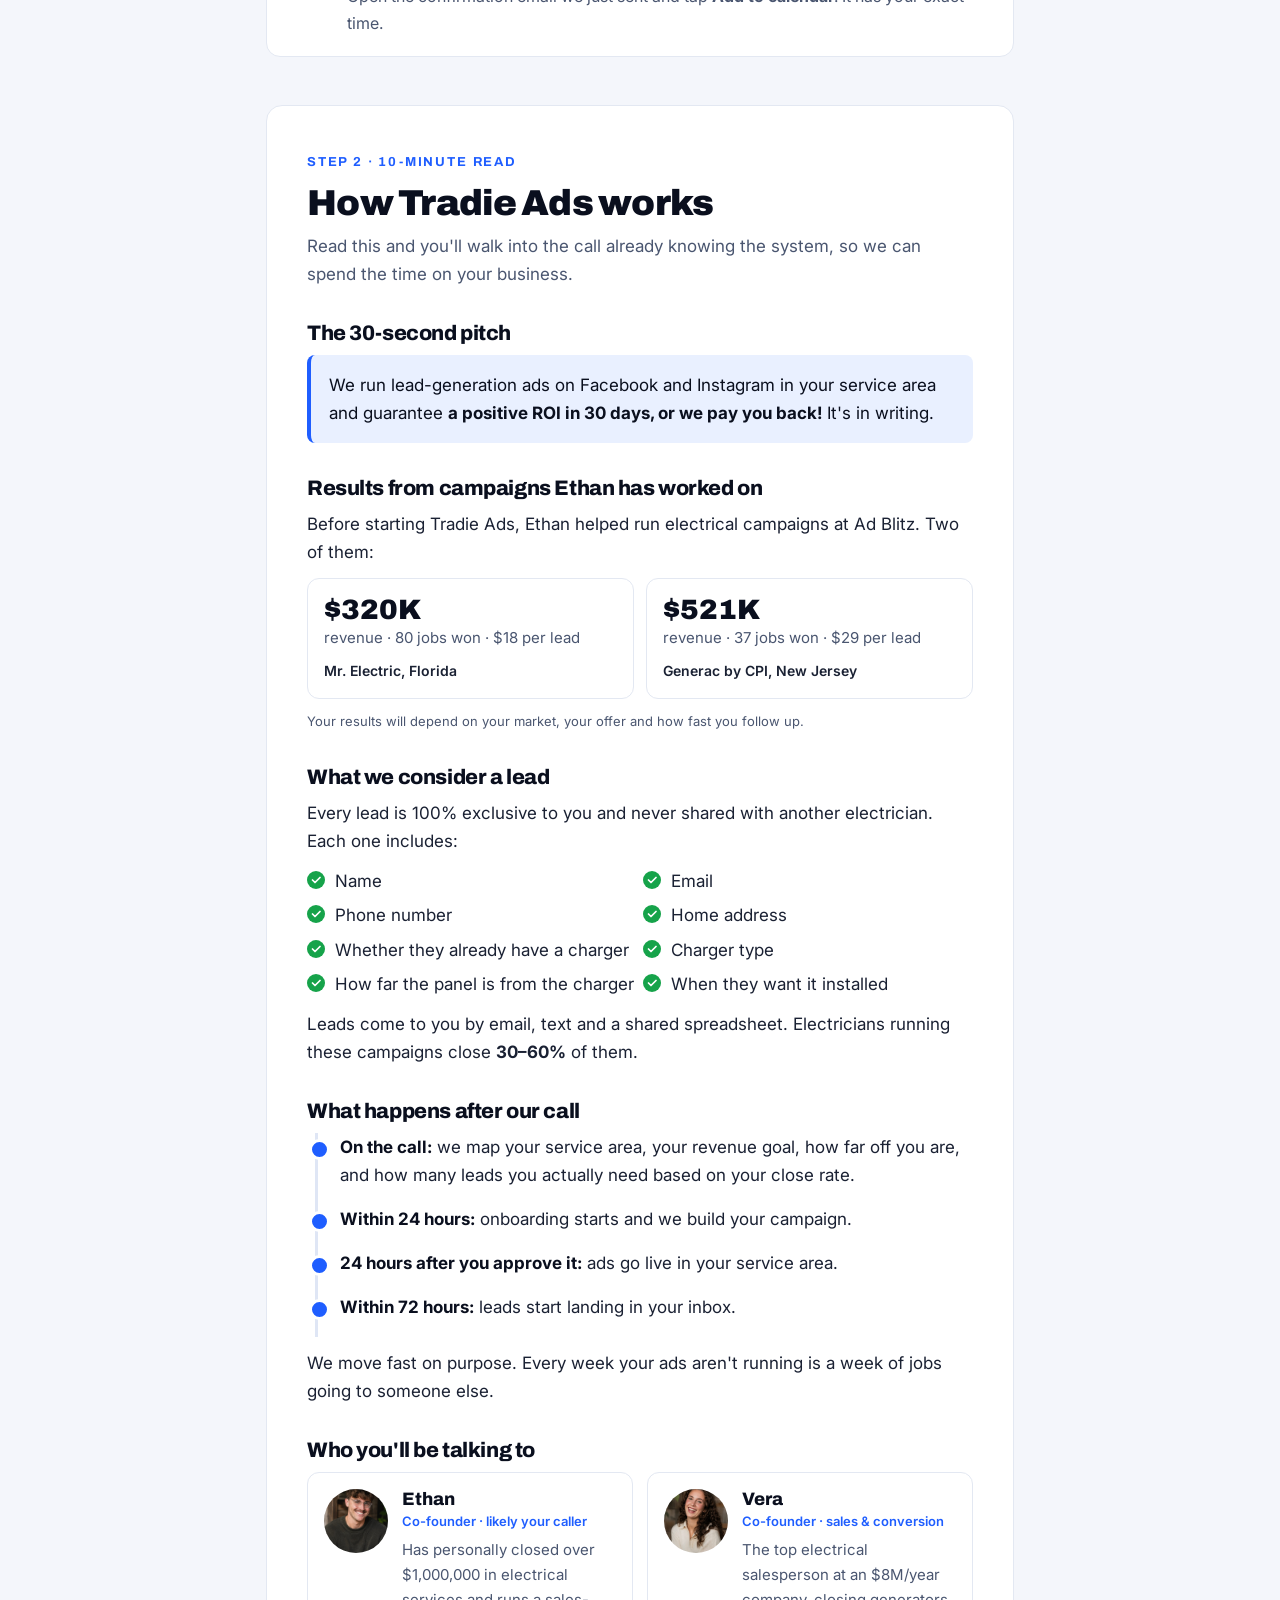
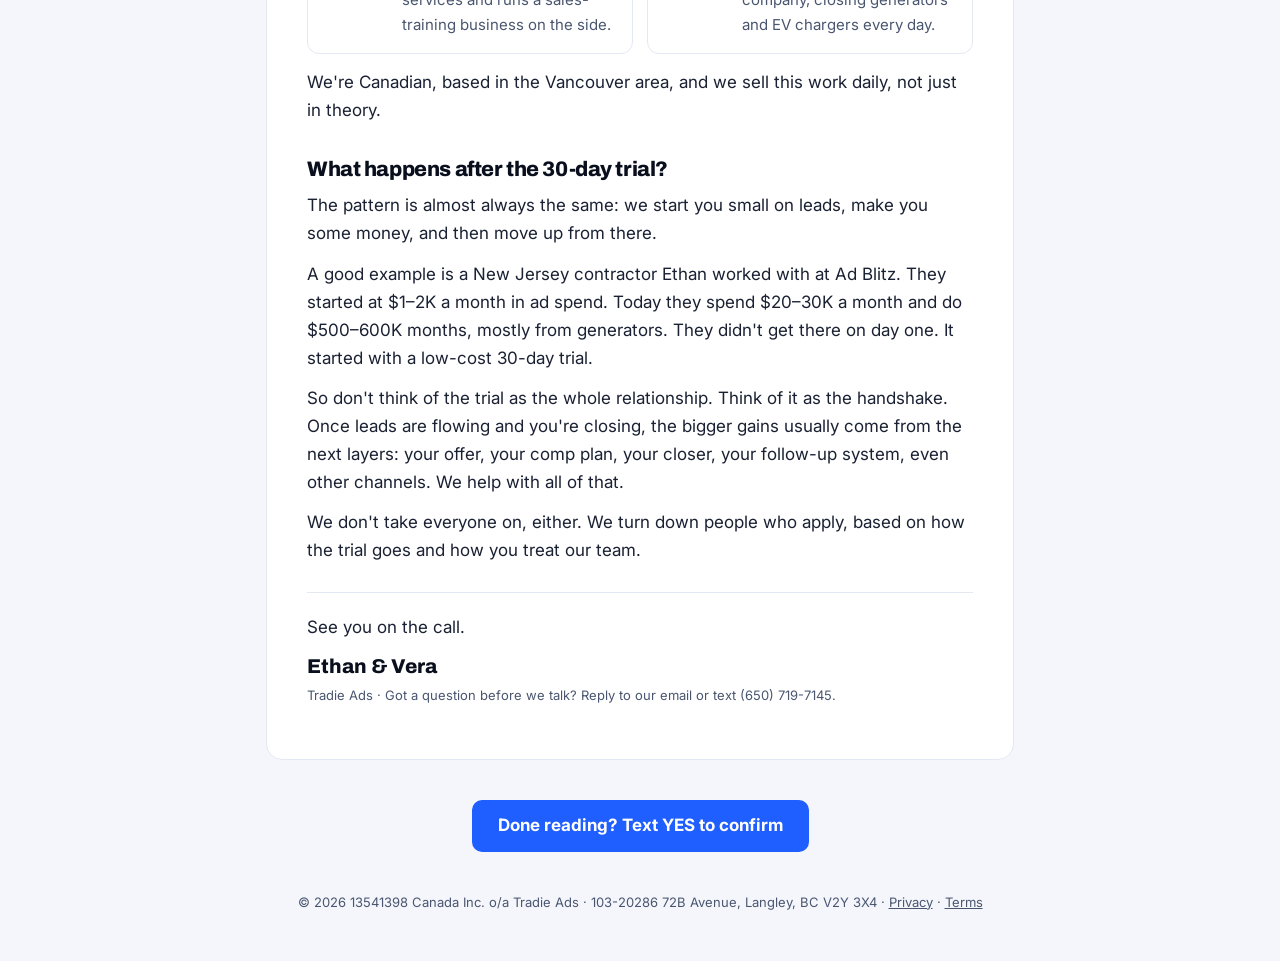
==== commit fdfcf021: "Generac by CPI: $521K / 37 jobs; drop 'Tradie Ads is new' line Co-Authored-By: Claude Opus 5.5 <nore" ====
--- a/booked.html
+++ b/booked.html
@@ -204,9 +204,8 @@
     <p>Before starting Tradie Ads, Ethan helped run electrical campaigns at Ad Blitz. Two of them:</p>
     <div class="grid2">
       <div class="result"><b>$320K</b><span>revenue · 80 jobs won · $18 per lead</span><small>Mr. Electric, Florida</small></div>
-      <div class="result"><b>$221K</b><span>revenue · 18 jobs won · $29 per lead</span><small>Generac by CPI, New Jersey</small></div>
+      <div class="result"><b>$521K</b><span>revenue · 37 jobs won · $29 per lead</span><small>Generac by CPI, New Jersey</small></div>
     </div>
-    <p>Tradie Ads is new, but the system isn't. It's the same playbook, now run by the two of us.</p>
     <p class="fine">Your results will depend on your market, your offer and how fast you follow up.</p>
 
     <h3>What we consider a lead</h3>
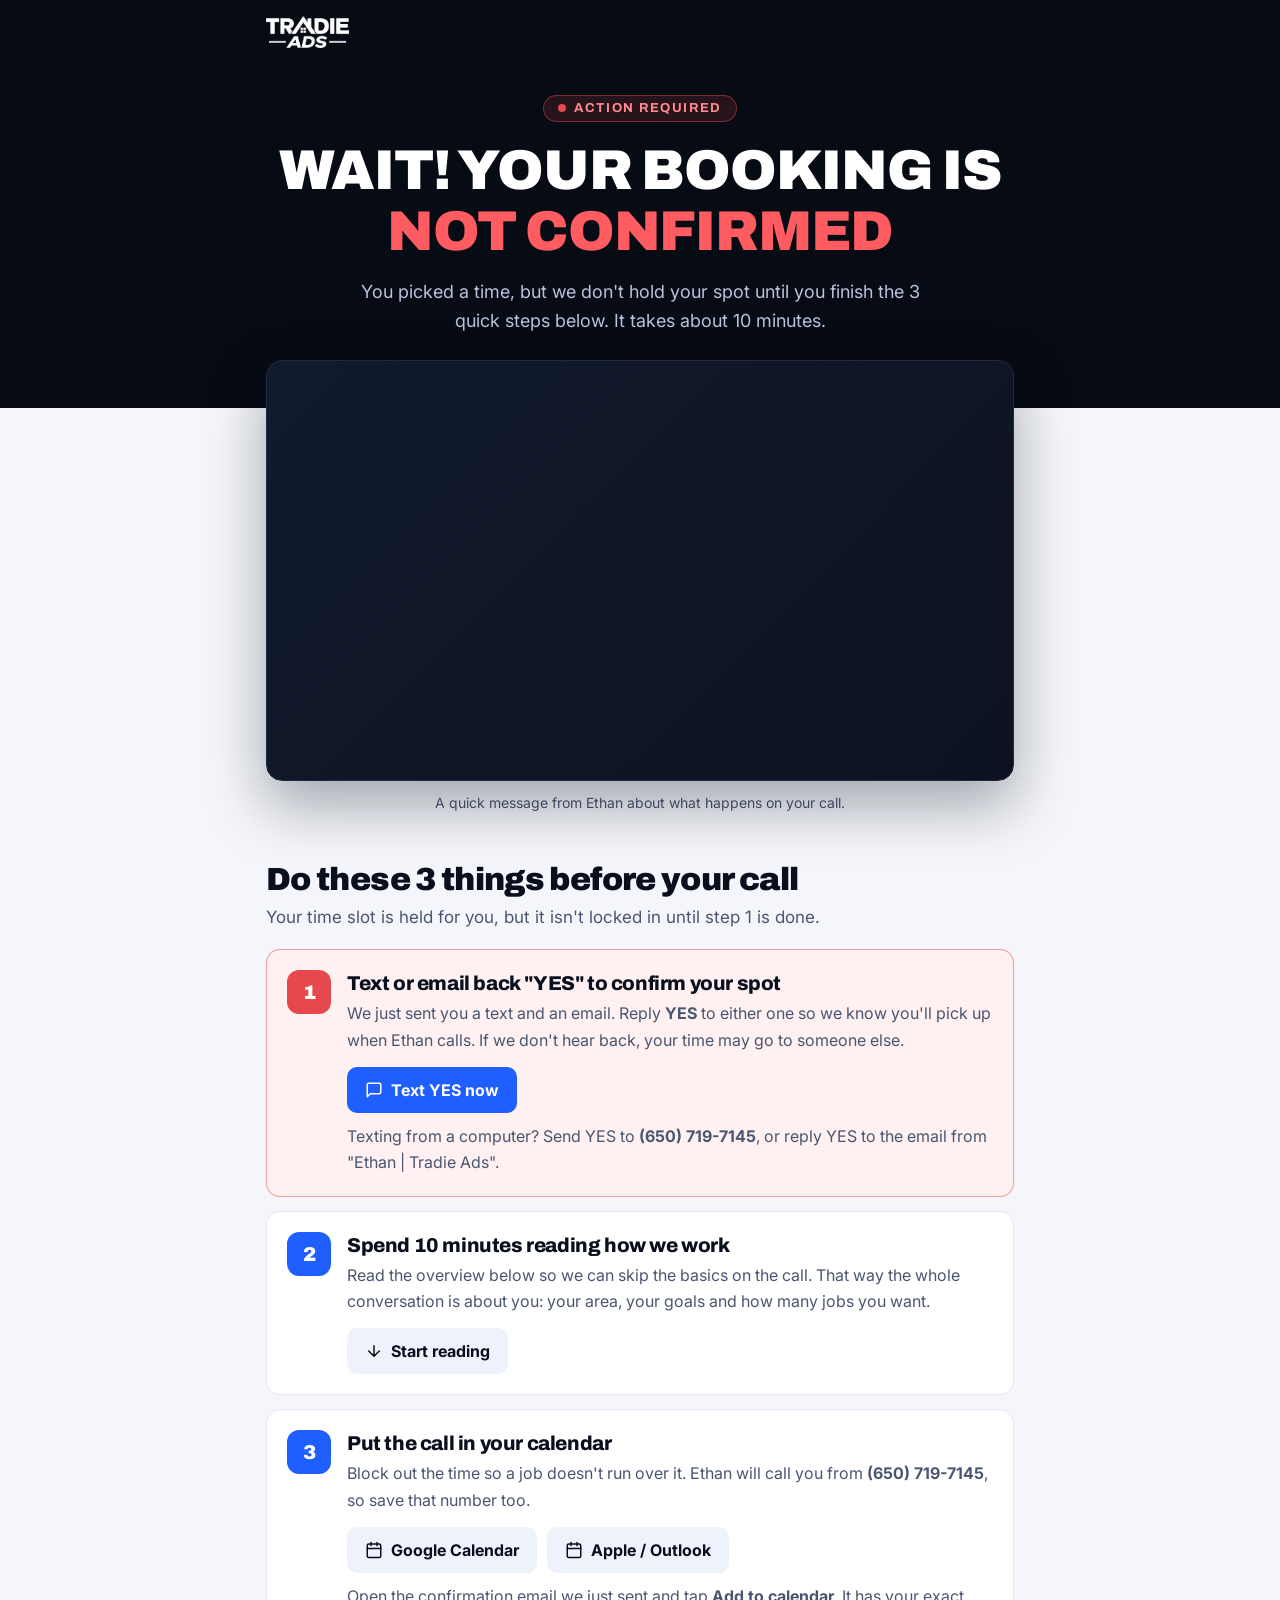
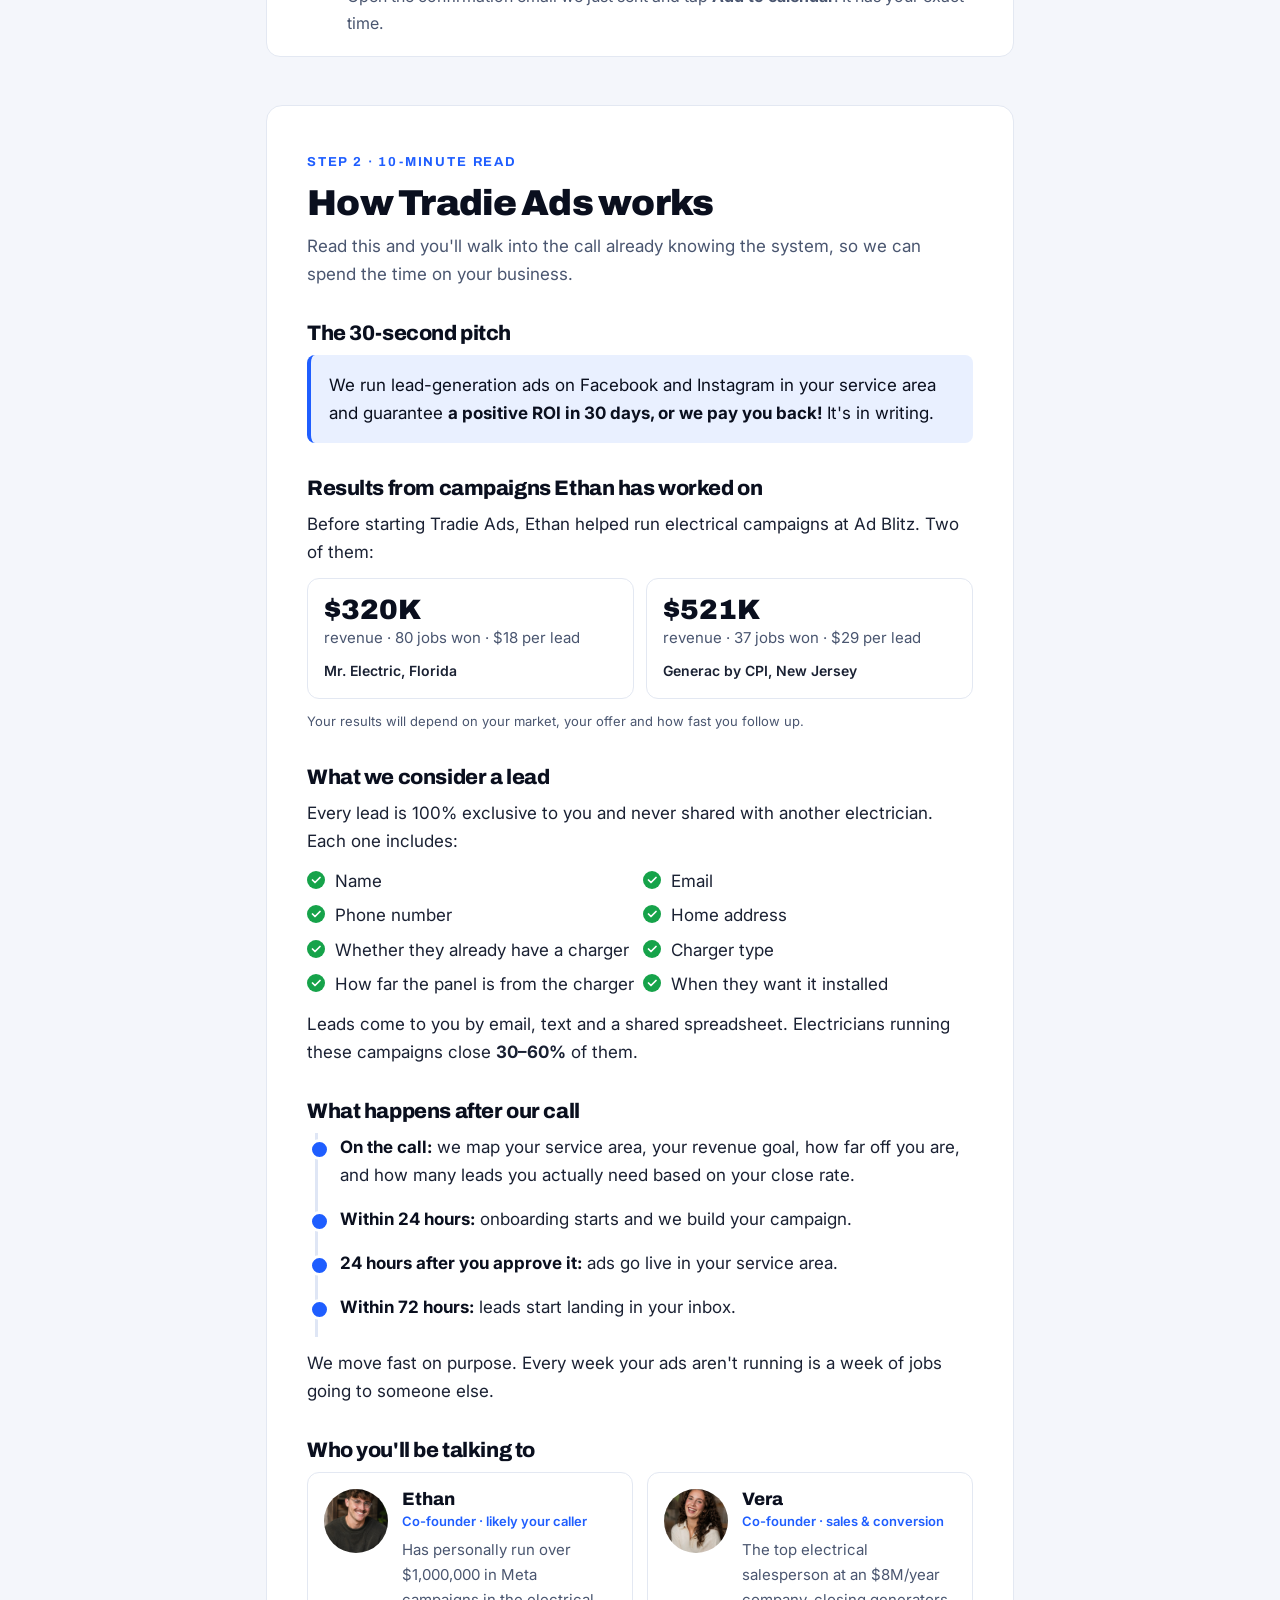
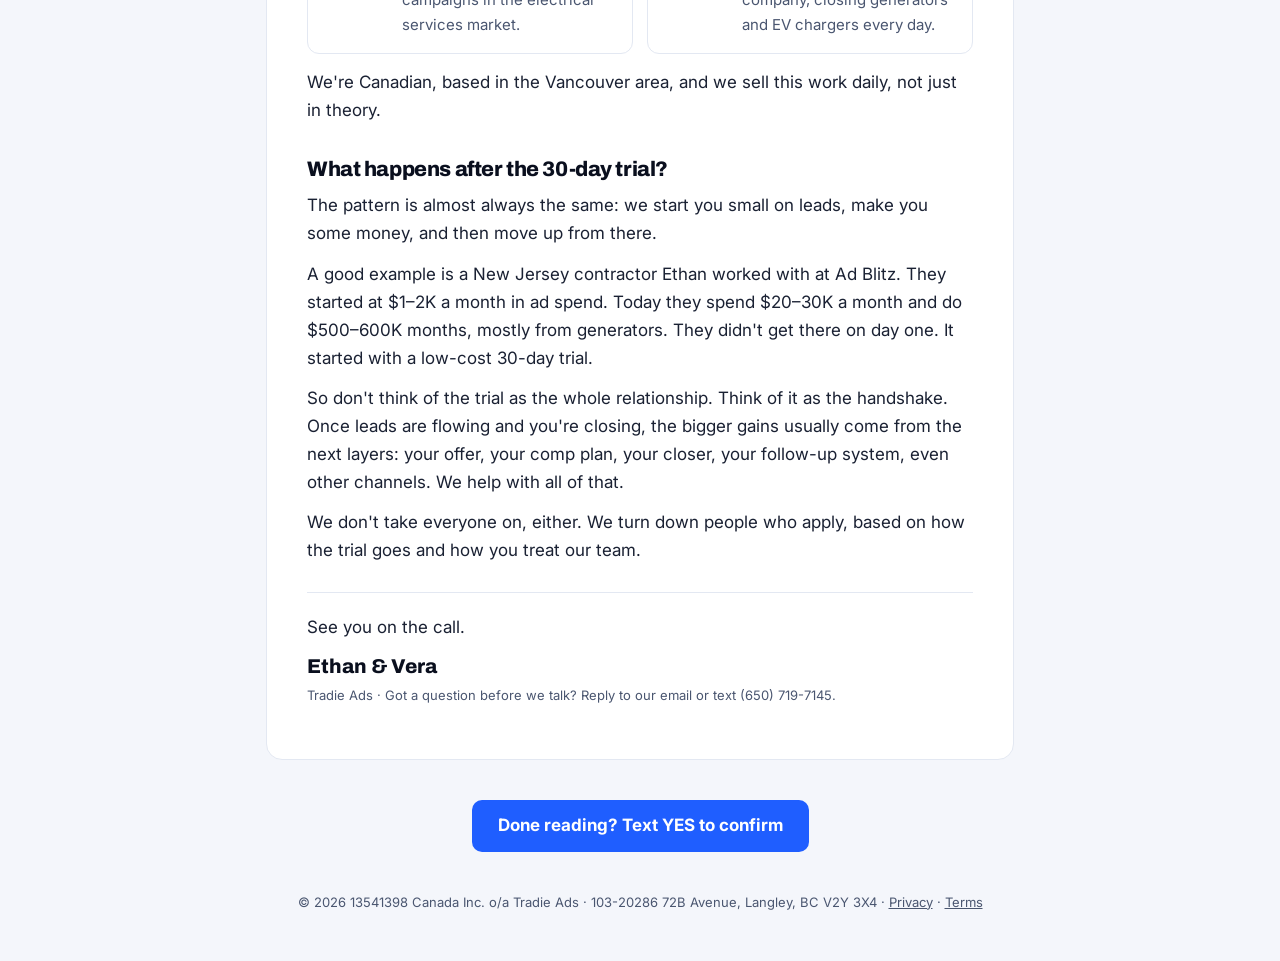
==== commit 5ed7cd57: "Booked page: update Ethan bio Co-Authored-By: Claude Opus 5.5 <noreply@anthropic.com>" ====
--- a/booked.html
+++ b/booked.html
@@ -238,7 +238,7 @@
         <div>
           <h4>Ethan</h4>
           <div class="role">Co-founder · likely your caller</div>
-          <p>Has personally closed over $1,000,000 in electrical services and runs a sales-training business on the side.</p>
+          <p>Has personally run over $1,000,000 in Meta campaigns in the electrical services market.</p>
         </div>
       </div>
       <div class="person">
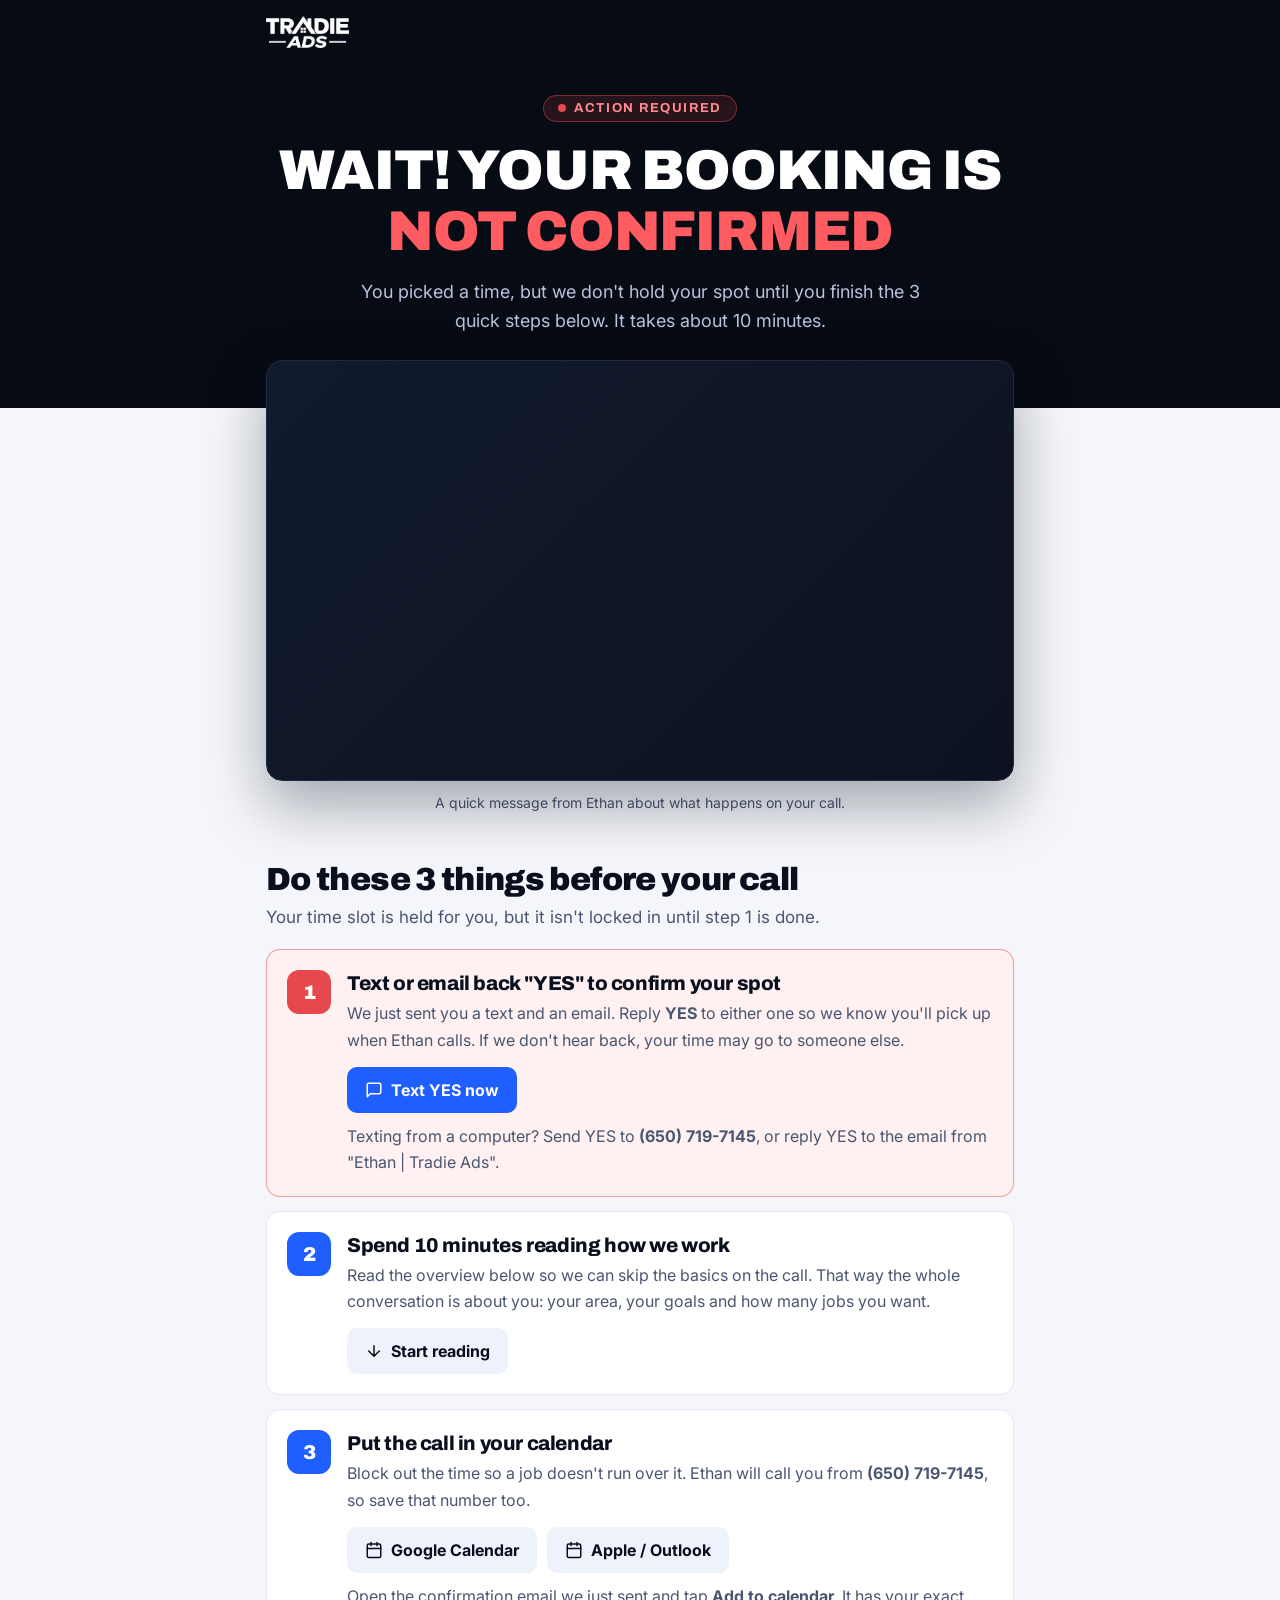
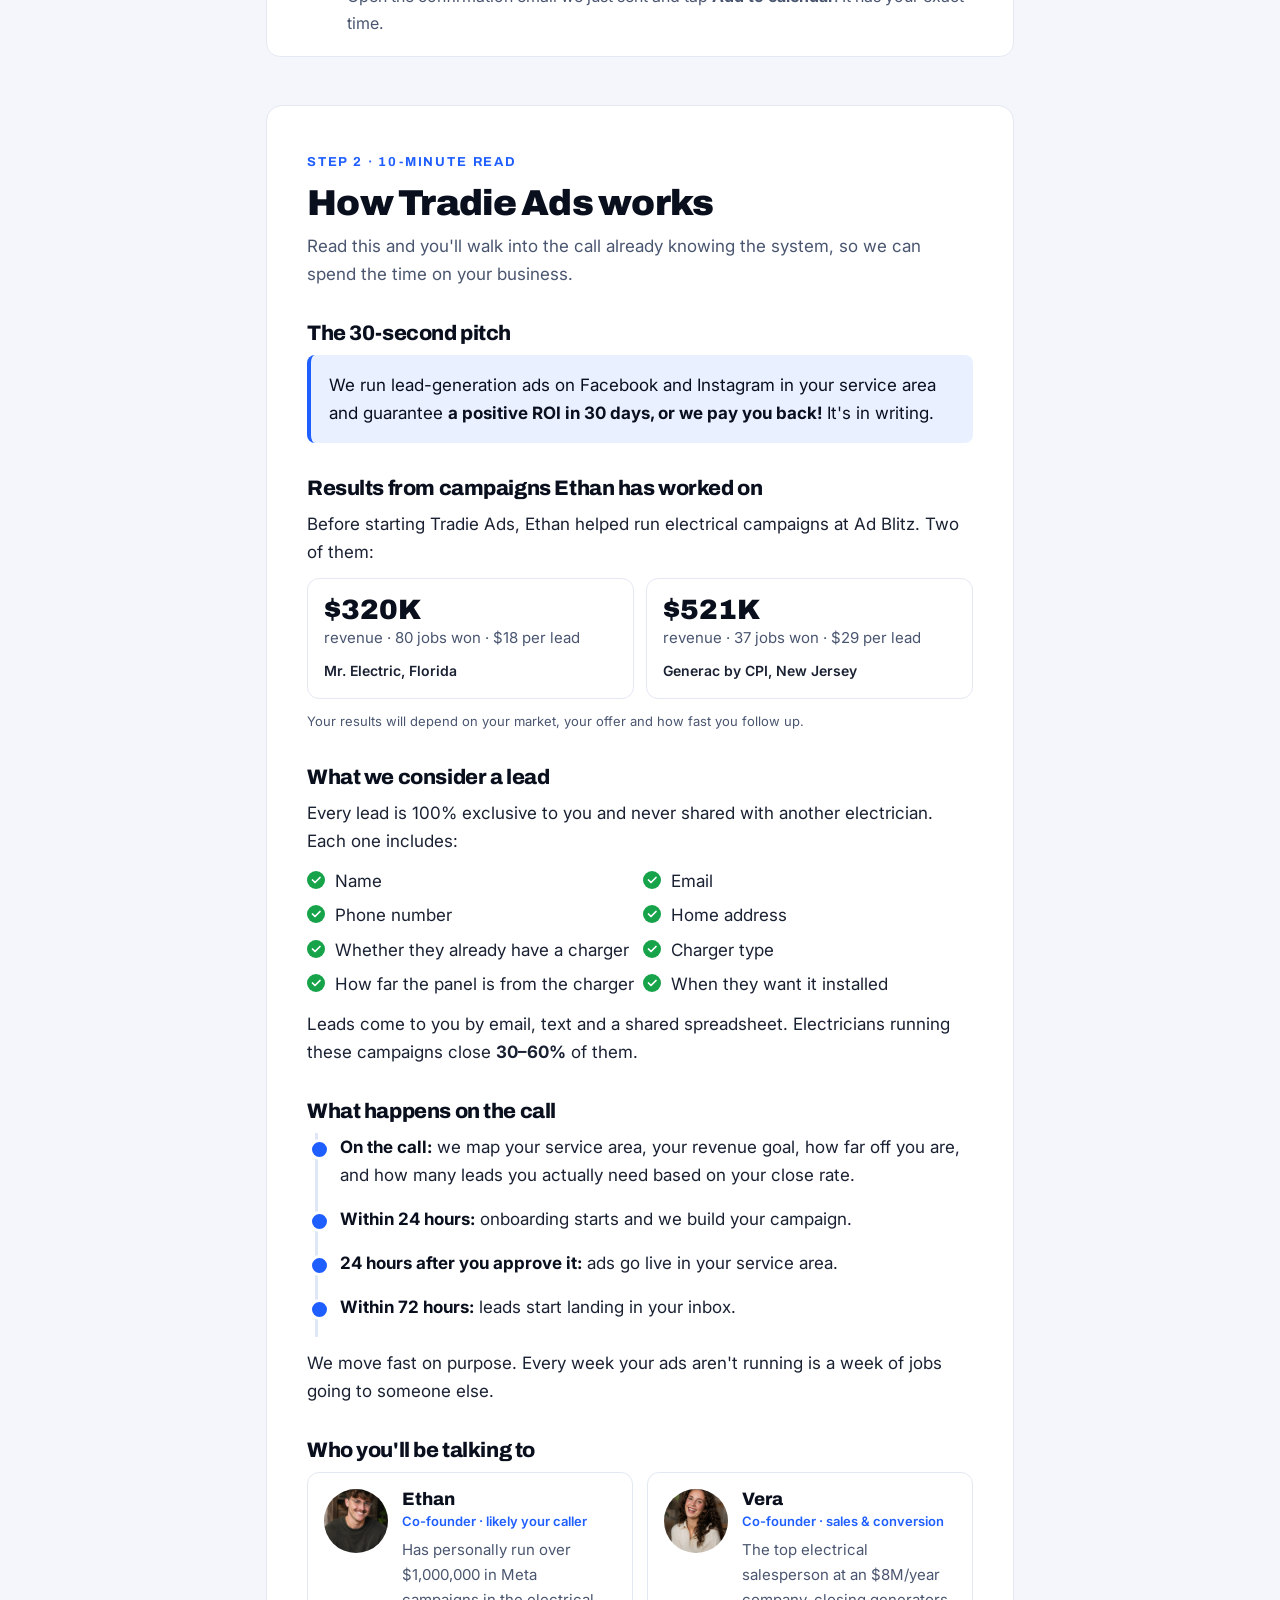
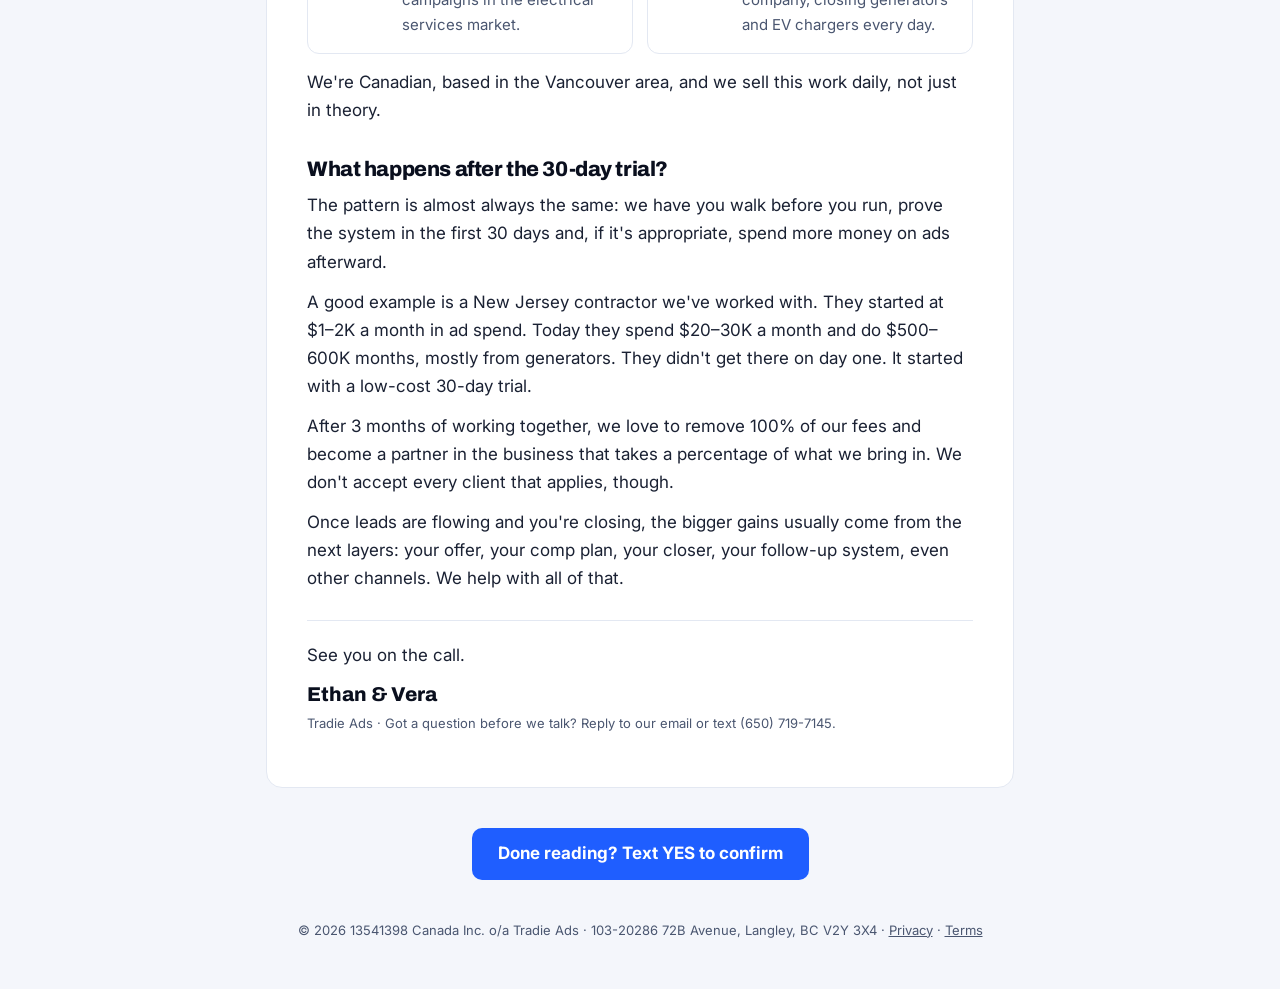
==== commit 9cd824b4: "Booked page: 'What happens on the call' + rewrite after-trial section Co-Authored-By: Claude Opus 5." ====
--- a/booked.html
+++ b/booked.html
@@ -222,7 +222,7 @@
     </ul>
     <p>Leads come to you by email, text and a shared spreadsheet. Electricians running these campaigns close <strong>30–60%</strong> of them.</p>
 
-    <h3>What happens after our call</h3>
+    <h3>What happens on the call</h3>
     <ul class="timeline">
       <li><b>On the call:</b> we map your service area, your revenue goal, how far off you are, and how many leads you actually need based on your close rate.</li>
       <li><b>Within 24 hours:</b> onboarding starts and we build your campaign.</li>
@@ -253,10 +253,10 @@
     <p style="margin-top:14px">We're Canadian, based in the Vancouver area, and we sell this work daily, not just in theory.</p>
 
     <h3>What happens after the 30-day trial?</h3>
-    <p>The pattern is almost always the same: we start you small on leads, make you some money, and then move up from there.</p>
-    <p>A good example is a New Jersey contractor Ethan worked with at Ad Blitz. They started at $1–2K a month in ad spend. Today they spend $20–30K a month and do $500–600K months, mostly from generators. They didn't get there on day one. It started with a low-cost 30-day trial.</p>
-    <p>So don't think of the trial as the whole relationship. Think of it as the handshake. Once leads are flowing and you're closing, the bigger gains usually come from the next layers: your offer, your comp plan, your closer, your follow-up system, even other channels. We help with all of that.</p>
-    <p>We don't take everyone on, either. We turn down people who apply, based on how the trial goes and how you treat our team.</p>
+    <p>The pattern is almost always the same: we have you walk before you run, prove the system in the first 30 days and, if it's appropriate, spend more money on ads afterward.</p>
+    <p>A good example is a New Jersey contractor we've worked with. They started at $1–2K a month in ad spend. Today they spend $20–30K a month and do $500–600K months, mostly from generators. They didn't get there on day one. It started with a low-cost 30-day trial.</p>
+    <p>After 3 months of working together, we love to remove 100% of our fees and become a partner in the business that takes a percentage of what we bring in. We don't accept every client that applies, though.</p>
+    <p>Once leads are flowing and you're closing, the bigger gains usually come from the next layers: your offer, your comp plan, your closer, your follow-up system, even other channels. We help with all of that.</p>
 
     <div class="signoff">
       <p>See you on the call.</p>
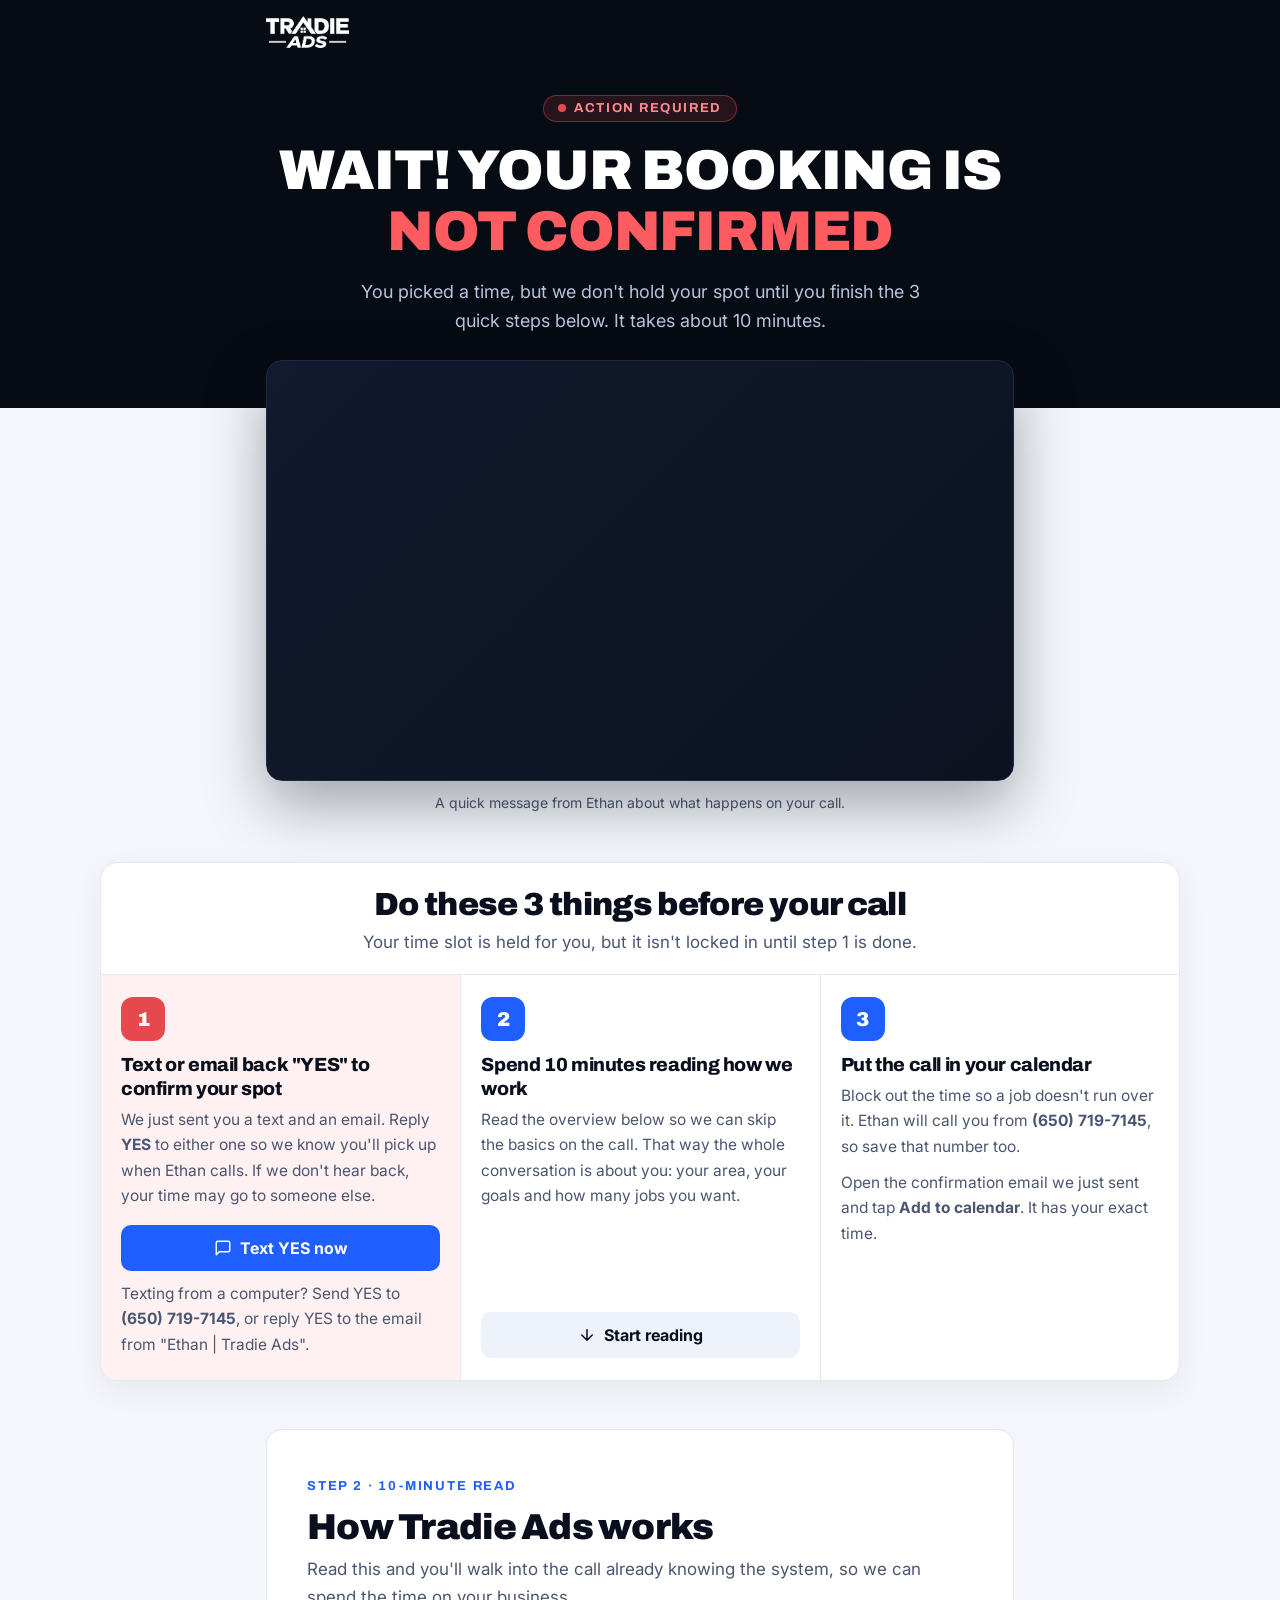
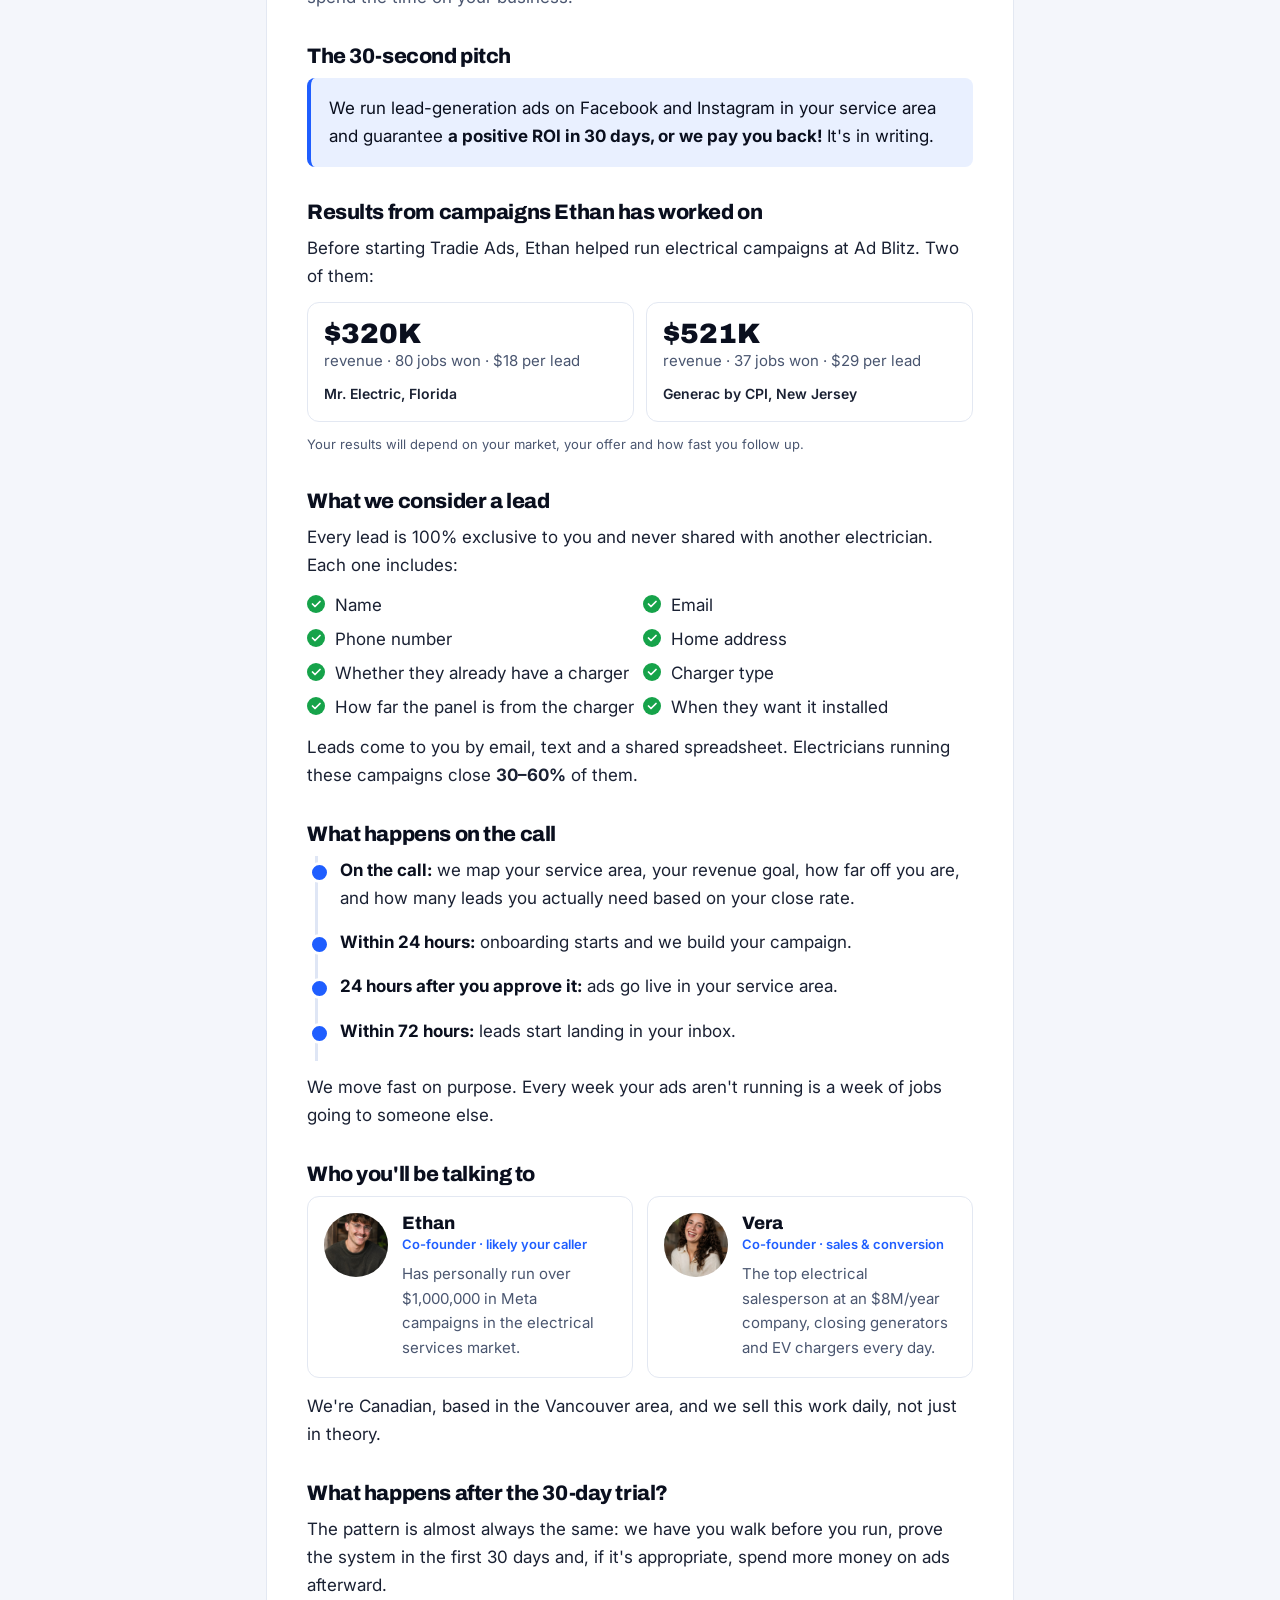
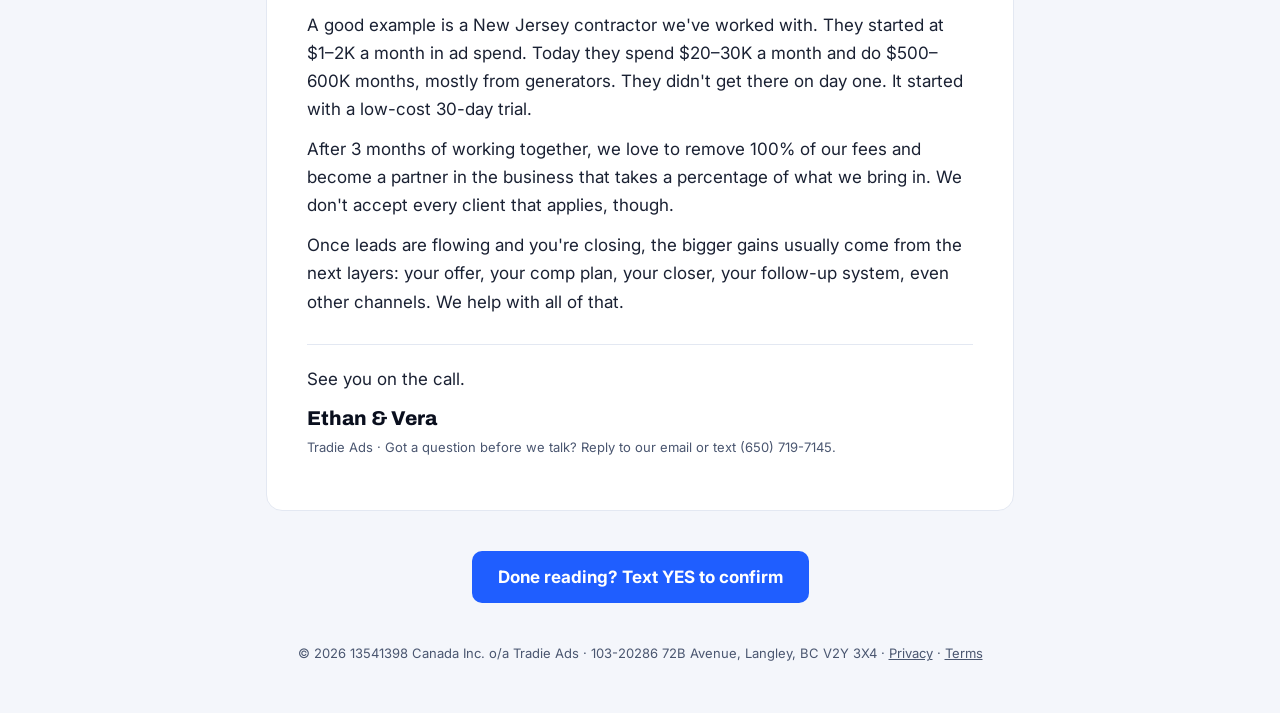
==== commit bd3b70cb: "Booked page: combine the 3 steps into one card, side by side on desktop Co-Authored-By: Claude Opus " ====
--- a/booked.html
+++ b/booked.html
@@ -51,15 +51,25 @@
   .video-cap { text-align: center; color: var(--muted); font-size: 14px; margin-top: 10px; }
 
   /* Steps */
-  .steps-head { margin: 48px 0 18px; }
+  .steps-card { background: var(--card); border: 1px solid var(--edge); border-radius: 18px; margin: 48px 0 0; overflow: hidden; box-shadow: 0 10px 30px rgba(10,15,30,.06); }
+  @media (min-width: 900px) { .steps-card { width: min(1080px, calc(100vw - 32px)); margin-left: 50%; transform: translateX(-50%); } }
+  .steps-head { padding: 24px 20px 18px; text-align: center; border-bottom: 1px solid var(--edge); }
   .steps-head h2 { font-size: clamp(24px, 5vw, 32px); font-weight: 900; }
   .steps-head p { color: var(--muted); margin-top: 6px; }
-  .steps { list-style: none; display: grid; gap: 14px; }
-  .step { background: var(--card); border: 1px solid var(--edge); border-radius: 14px; padding: 20px; display: grid; grid-template-columns: 44px 1fr; gap: 16px; }
+  .steps { list-style: none; display: grid; grid-template-columns: 1fr; }
+  @media (min-width: 900px) { .steps { grid-template-columns: repeat(3, 1fr); } }
+  .step { padding: 22px 20px; display: flex; flex-direction: column; gap: 12px; }
+  .step + .step { border-top: 1px solid var(--edge); }
+  @media (min-width: 900px) { .step + .step { border-top: 0; border-left: 1px solid var(--edge); } }
+  .step > div:last-child { display: flex; flex-direction: column; flex: 1; }
+  .step h3 { font-size: 19px; font-weight: 800; margin: 0 0 6px; line-height: 1.25; }
+  .step p { color: var(--muted); font-size: 15.5px; }
+  .step .actions { display: flex; flex-direction: column; gap: 8px; margin-top: auto; padding-top: 16px; }
+  .step .actions .btn { width: 100%; }
+  .step .actions[hidden] { display: none; }
+  .step.urgent { background: var(--alert-bg); }
+  .step.urgent .num { background: var(--alert); }
   .num { width: 44px; height: 44px; border-radius: 12px; background: var(--blue); color: #fff; display: grid; place-items: center; font: 900 20px/1 Archivo, sans-serif; }
-  .step h3 { font-size: 20px; font-weight: 800; margin: 2px 0 6px; }
-  .step p { color: var(--muted); font-size: 16px; }
-  .step .actions { display: flex; flex-wrap: wrap; gap: 10px; margin-top: 14px; }
   .btn { display: inline-flex; align-items: center; justify-content: center; gap: 8px; min-height: 46px; padding: 0 18px; border-radius: 10px; font: 700 16px/1 Inter, sans-serif; text-decoration: none; border: 0; cursor: pointer; }
   .btn-primary { background: var(--blue); color: #fff; }
   .btn-primary:hover { background: #1a50db; }
@@ -67,8 +77,6 @@
   .btn-ghost:hover { background: #e2e8f6; }
   .btn svg { width: 18px; height: 18px; flex: none; }
   .hint { font-size: 14px; color: var(--muted); margin-top: 10px; }
-  .step.urgent { border-color: rgba(229,72,77,.5); background: var(--alert-bg); }
-  .step.urgent .num { background: var(--alert); }
 
   /* Read section */
   .read { background: var(--card); border: 1px solid var(--edge); border-radius: 16px; padding: 28px 20px; margin: 48px 0 0; }
@@ -136,6 +144,7 @@
   </div>
   <p class="video-cap">A quick message from Ethan about what happens on your call.</p>
 
+  <section class="steps-card">
   <div class="steps-head">
     <h2>Do these 3 things before your call</h2>
     <p>Your time slot is held for you, but it isn't locked in until step 1 is done.</p>
@@ -190,6 +199,7 @@
       </div>
     </li>
   </ol>
+  </section>
 
   <!-- ===== Step 2 reading ===== -->
   <article class="read" id="read">
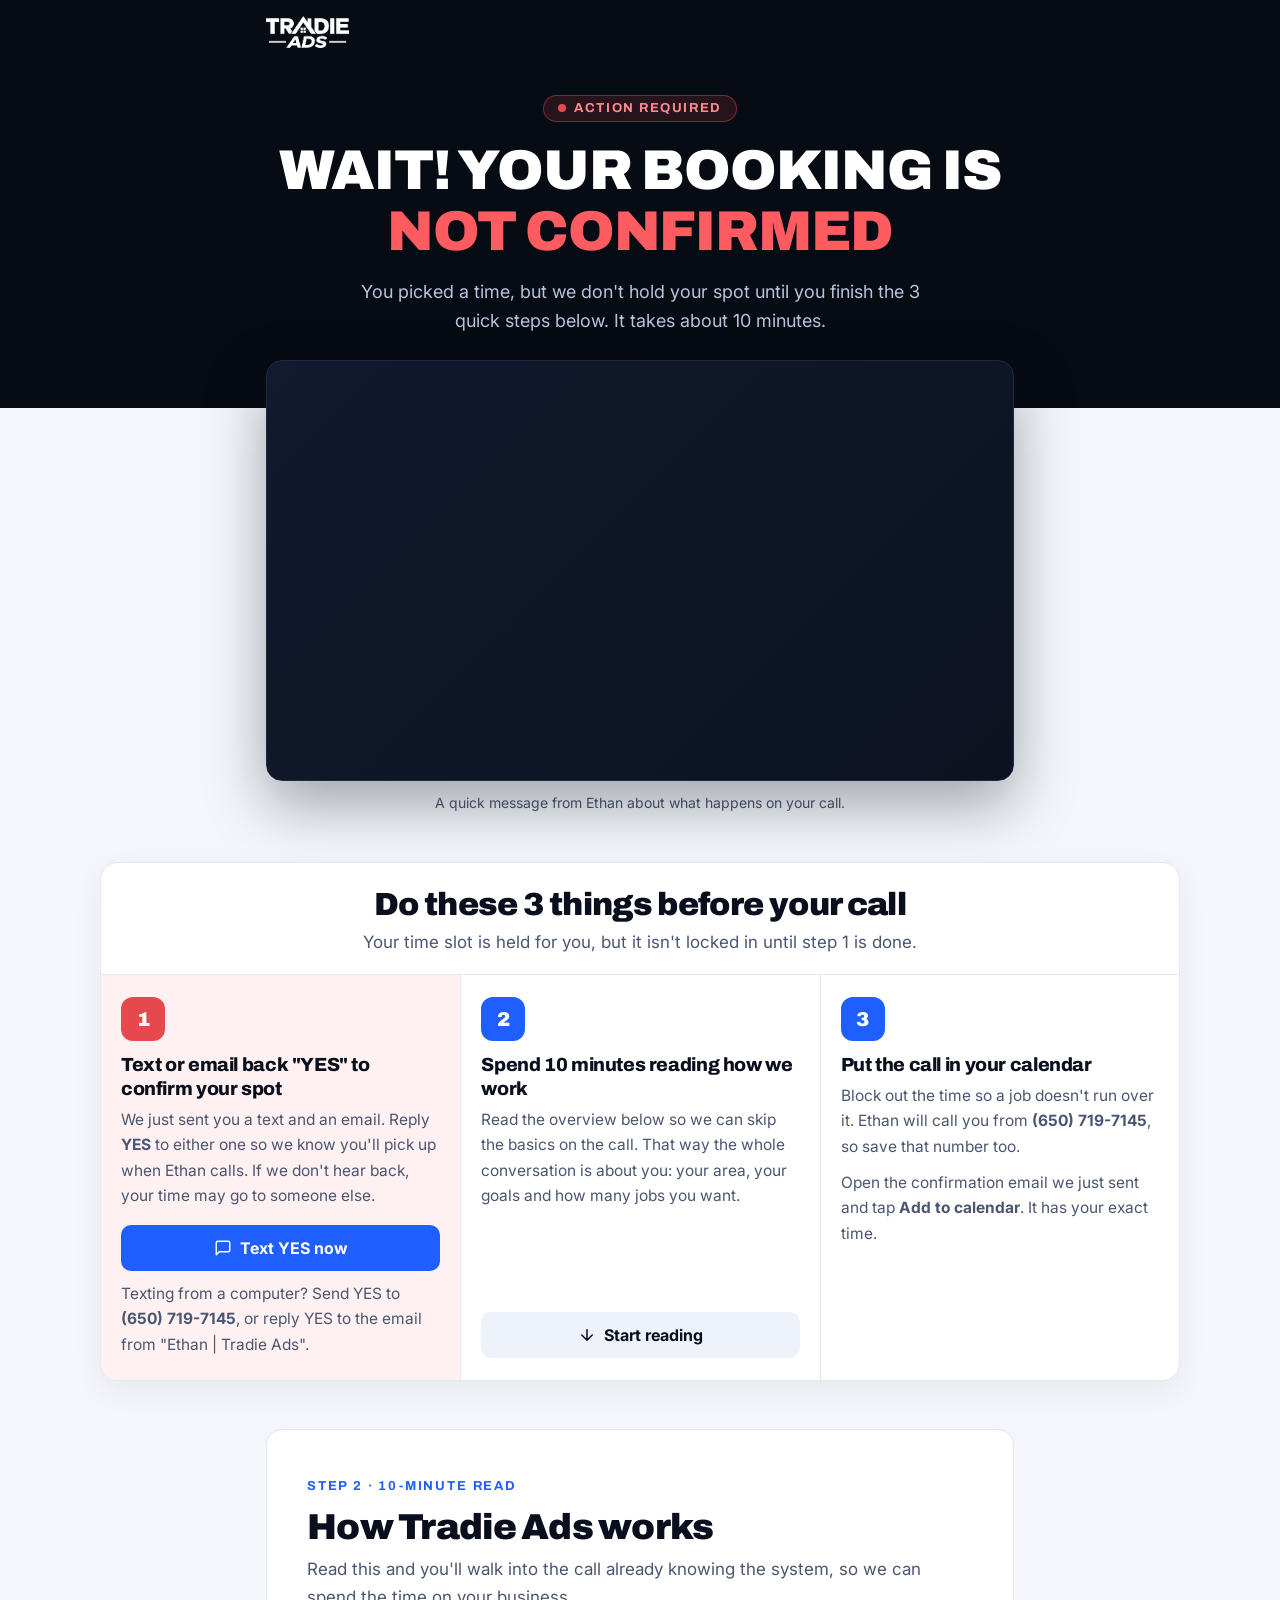
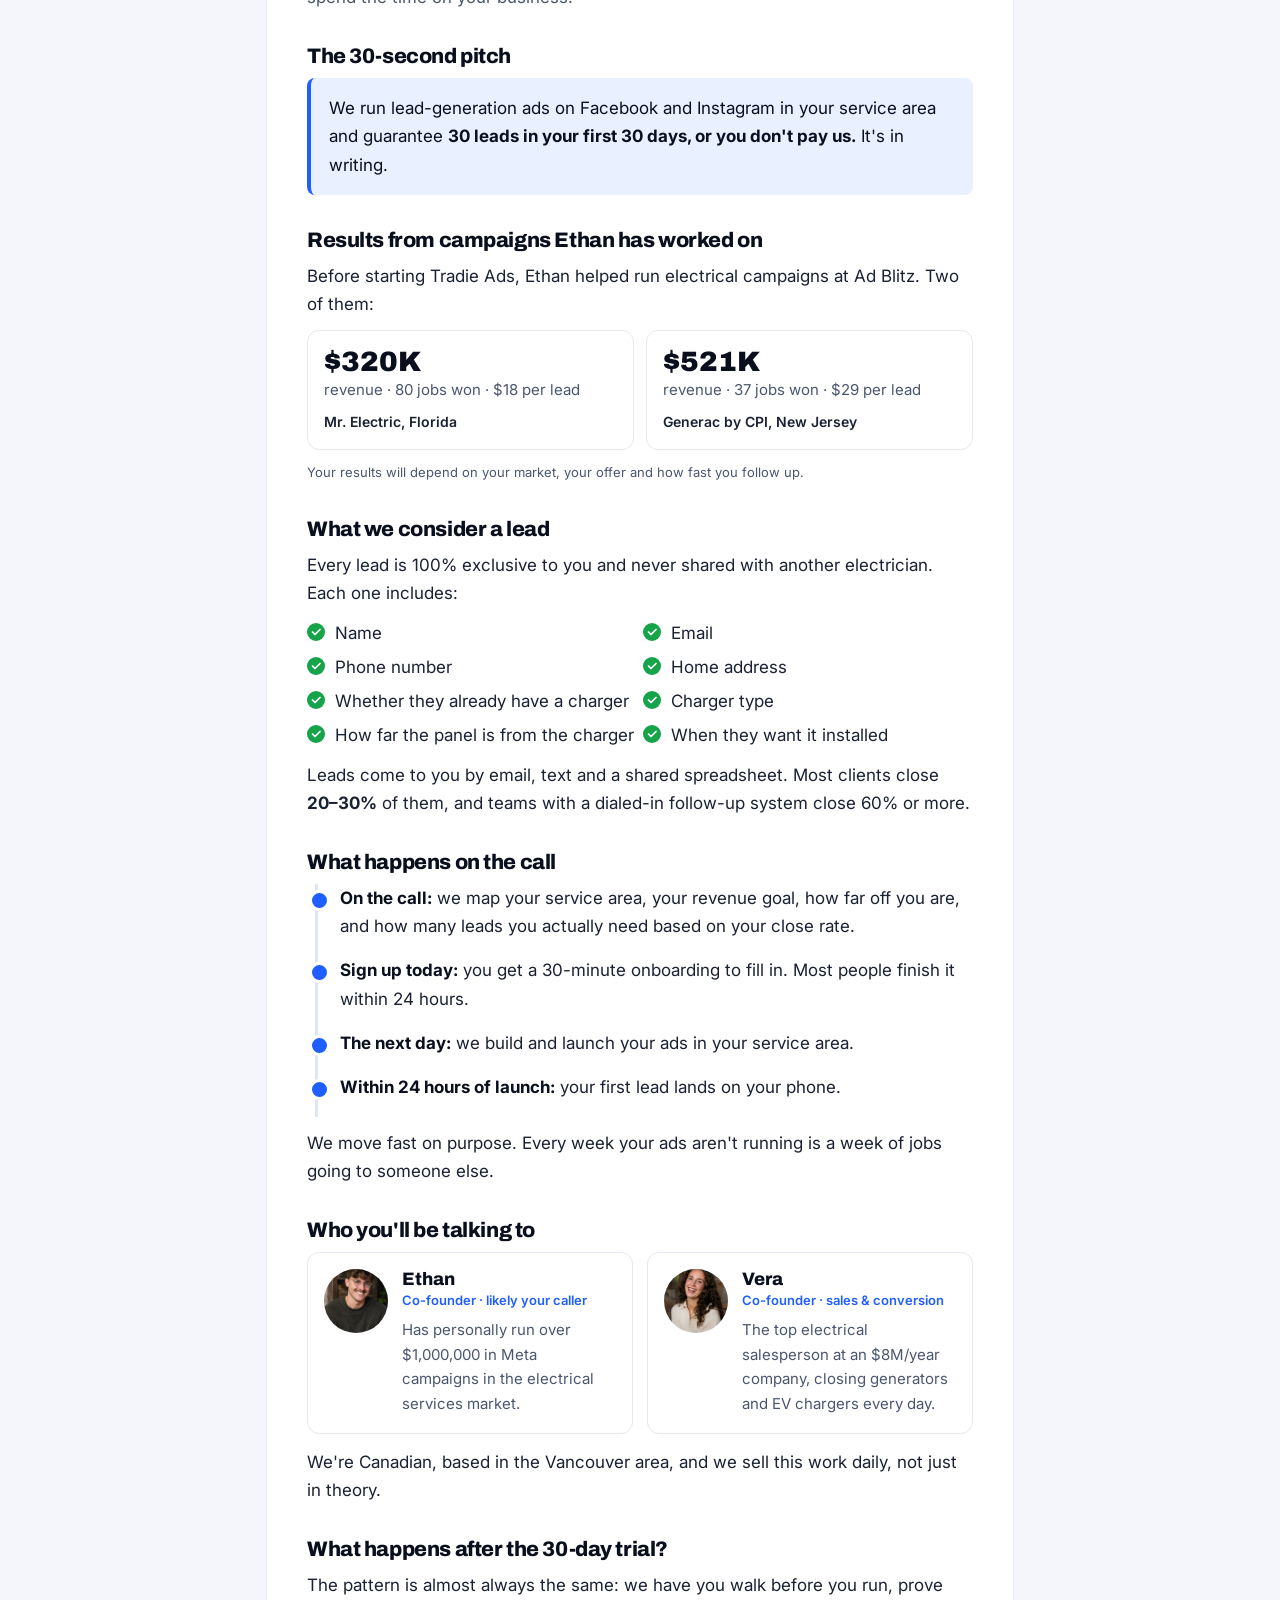
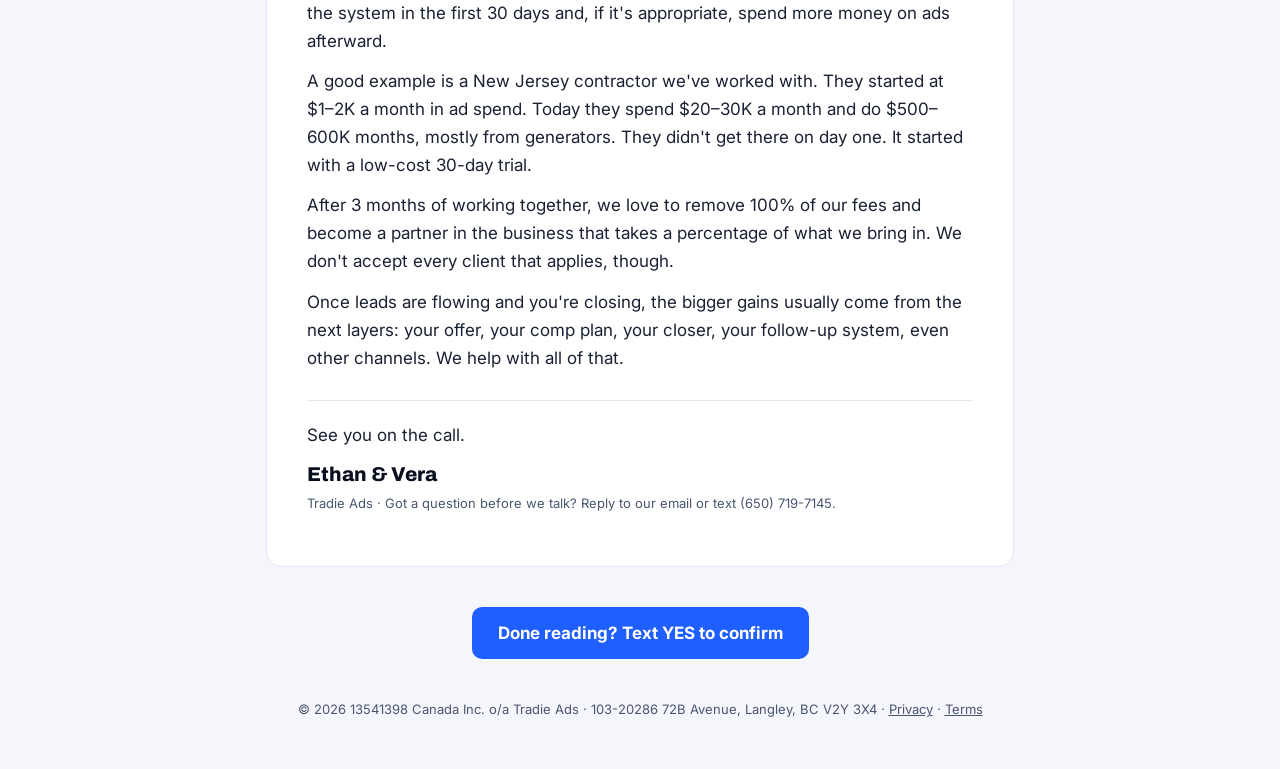
==== commit 7e49ff94: "Switch to 30-leads-in-30-days guarantee; add How it works and pricing to homepage Agreement v2026-11" ====
--- a/booked.html
+++ b/booked.html
@@ -208,7 +208,7 @@
     <p class="lede">Read this and you'll walk into the call already knowing the system, so we can spend the time on your business.</p>
 
     <h3>The 30-second pitch</h3>
-    <p class="pitch">We run lead-generation ads on Facebook and Instagram in your service area and guarantee <strong>a positive ROI in 30 days, or we pay you back!</strong> It's in writing.</p>
+    <p class="pitch">We run lead-generation ads on Facebook and Instagram in your service area and guarantee <strong>30 leads in your first 30 days, or you don't pay us.</strong> It's in writing.</p>
 
     <h3>Results from campaigns Ethan has worked on</h3>
     <p>Before starting Tradie Ads, Ethan helped run electrical campaigns at Ad Blitz. Two of them:</p>
@@ -230,14 +230,14 @@
       <li>How far the panel is from the charger</li>
       <li>When they want it installed</li>
     </ul>
-    <p>Leads come to you by email, text and a shared spreadsheet. Electricians running these campaigns close <strong>30–60%</strong> of them.</p>
+    <p>Leads come to you by email, text and a shared spreadsheet. Most clients close <strong>20–30%</strong> of them, and teams with a dialed-in follow-up system close 60% or more.</p>
 
     <h3>What happens on the call</h3>
     <ul class="timeline">
       <li><b>On the call:</b> we map your service area, your revenue goal, how far off you are, and how many leads you actually need based on your close rate.</li>
-      <li><b>Within 24 hours:</b> onboarding starts and we build your campaign.</li>
-      <li><b>24 hours after you approve it:</b> ads go live in your service area.</li>
-      <li><b>Within 72 hours:</b> leads start landing in your inbox.</li>
+      <li><b>Sign up today:</b> you get a 30-minute onboarding to fill in. Most people finish it within 24 hours.</li>
+      <li><b>The next day:</b> we build and launch your ads in your service area.</li>
+      <li><b>Within 24 hours of launch:</b> your first lead lands on your phone.</li>
     </ul>
     <p>We move fast on purpose. Every week your ads aren't running is a week of jobs going to someone else.</p>
 
